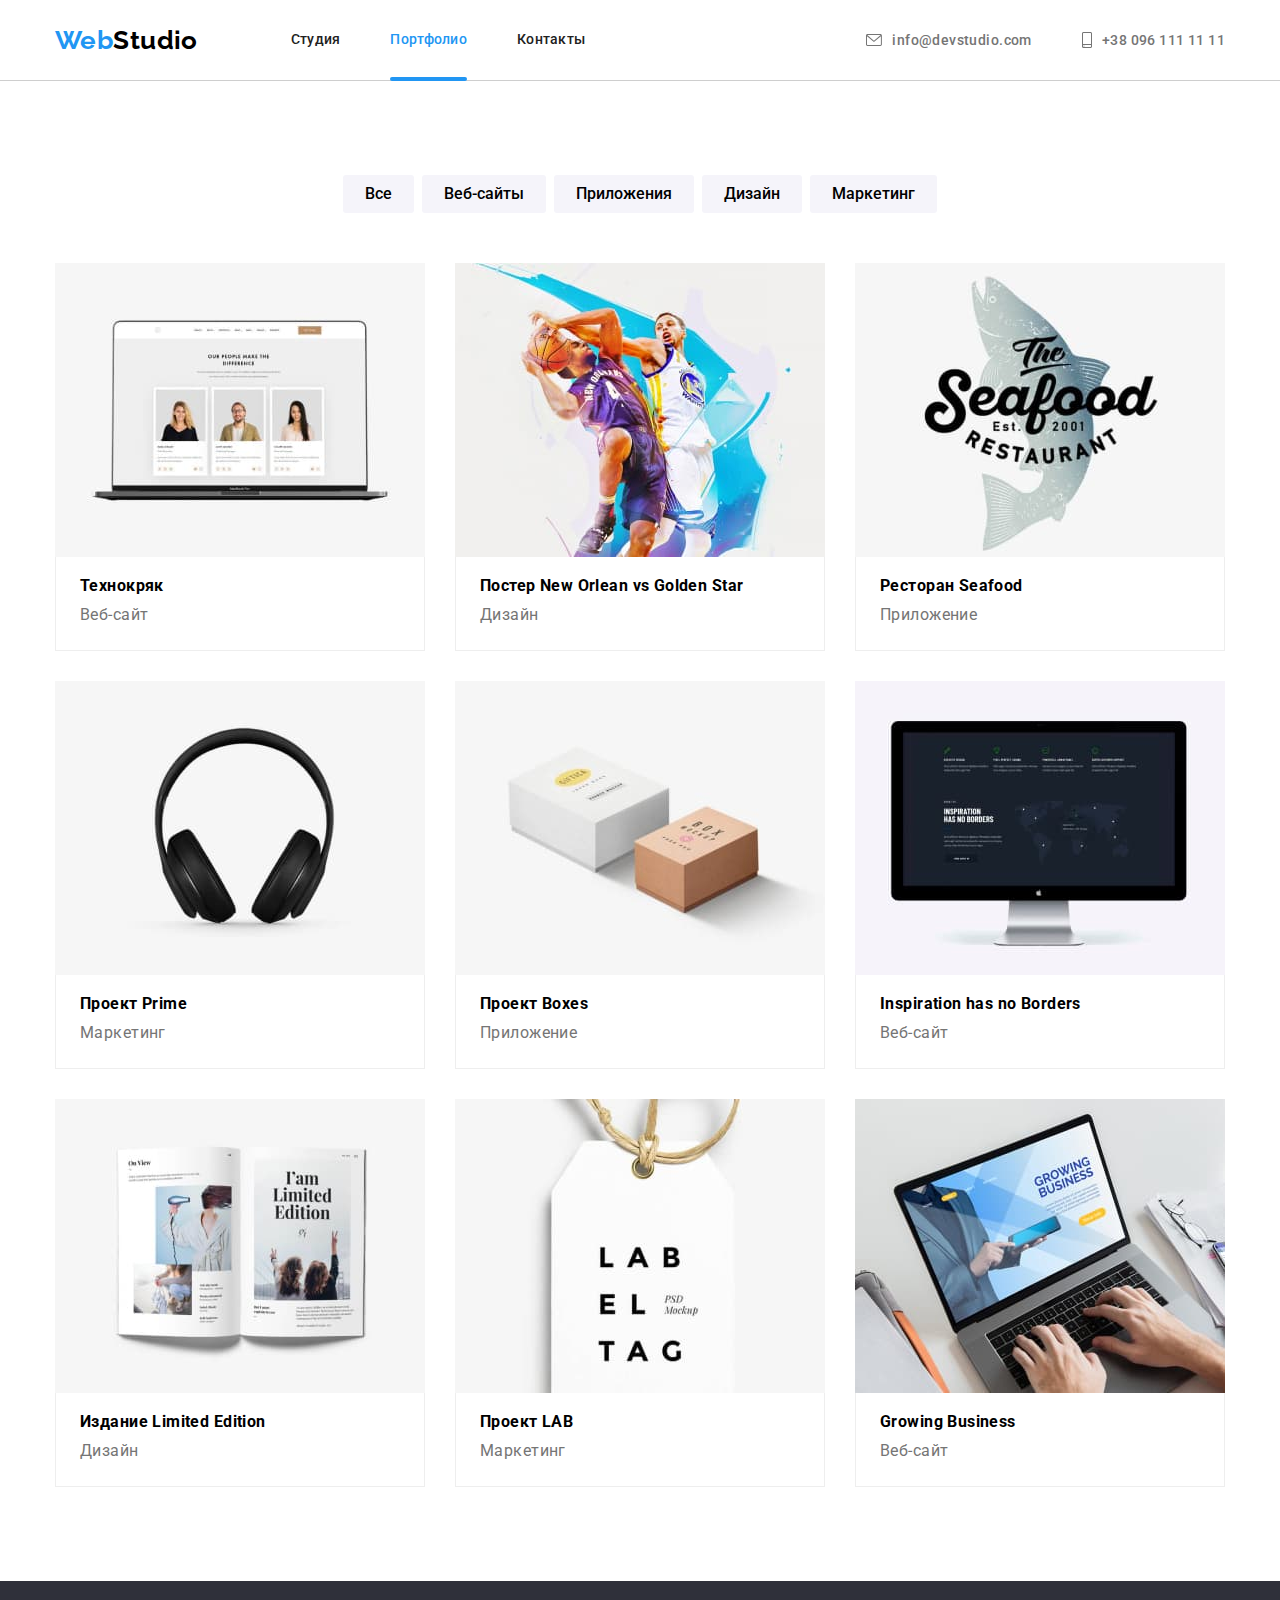
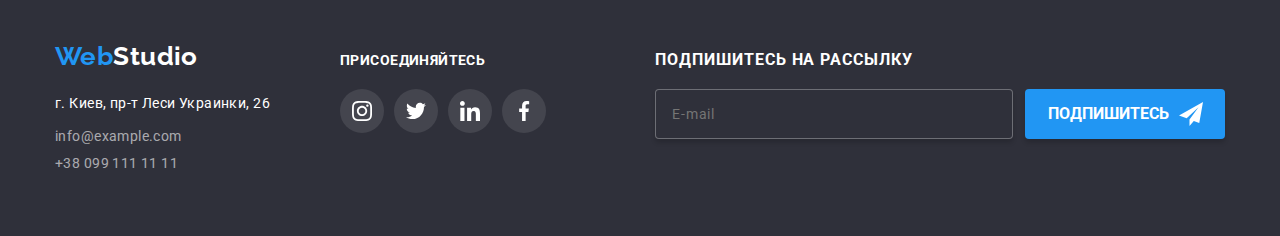
==== portfolio.html @ 3e0bd367 "add files" ====
<!DOCTYPE html>
<html lang="ru">

<head>
    <meta charset="UTF-8">
    <meta http-equiv="X-UA-Compatible" content="IE=edge">
    <meta name="viewport" content="width=device-width, initial-scale=1.0">
    <title>Portfolio</title>
    <link rel="stylesheet"
        href="https://cdnjs.cloudflare.com/ajax/libs/modern-normalize/1.1.0/modern-normalize.min.css">
    <link
        href="https://fonts.googleapis.com/css2?family=Raleway:wght@700&family=Roboto:wght@400;500;700;900&display=swap"
        rel="stylesheet">
    <link rel="stylesheet" href="./css/main.min.css">

</head>

<body>
    <!--======================== HEADER ========================-->
    <header class="header">
        <div class="container">
            <nav class="header__nav">
                <a href="./index.html" class="header__logo">
                    <span class="header__logo--web">Web</span><span class="header__logo--studio-dark">Studio</span>
                </a>
                <ul class="header__site-nav list">
                    <li class="header__nav--item"><a href="./index.html"
                            class="header__link link">Студия</a></li>
                    <li class="header__nav--item"><a href="./portfolio.html" class="header__link header__link--current link">Портфолио</a></li>
                    <li class="header__nav--item"><a href="" class="header__link link">Контакты</a></li>
                </ul>
            </nav>
            <ul class="header__contact list">
                <li class="header__mail">
                    <a href="mailto:info@devstudio.com" class="header__mail--link link">
                        <svg class="header__contact-icon-mail" width="16px" height="12px">
                            <use href="./images/icons.svg#icon-envelope"></use>
                        </svg>
                        info@devstudio.com</a>
                </li>
                <li class="header__tell">
                    <a href="tell:+380961111111" class="header__tell--link link">
                        <svg class="header__contact-icon-tell" width="10px" height="16px">
                            <use href="./images/icons.svg#icon-smartphone"></use>
                        </svg>
                        +38 096 111 11 11
                    </a>
                </li>
            </ul>
        </div>
    </header>
    <main>
        <section class="section portfolio">
            <div class="container">
                <h1 class="visually-hidden">Портфолио</h1>
                <h2 class="visually-hidden">Фильтр</h2>
                <ul class="filter list">
                    <li class="button-list">
                        <button type="button" class="button">Все</button>
                    </li>
                    <li class="button-list">
                        <button type="button" class="button">Веб-сайты</button>
                    </li>
                    <li class="button-list">
                        <button type="button" class="button">Приложения</button>
                    </li>
                    <li class="button-list">
                        <button type="button" class="button">Дизайн</button>
                    </li>
                    <li class="button-list">
                        <button type="button" class="button">Маркетинг</button>
                    </li>
                </ul>
                <h2 class="visually-hidden">Примеры работ</h2>
                <ul class="examples-list list">
                    
                    <li class="examples-item">
                        <a href="" class="link anim-link">
                            <div class="examples-img-cover">
                            <img src="./images/techcrack.jpg" alt="Пример веб-сайта" width="370">
                                <div class="anim-description">
                                    <p class="link anim-description-text">Технокряк это современная площадка распространения коронавируса. Компании используют эту платформу для цифрового
                                    шпионажа и атак на защищённые сервера конкурентов.</p>
                                </div>
                            </div>
                            <div class="item-description">
                                <h3 class="title">Технокряк</h3>
                                <p class="description">Веб-сайт</p>
                            </div>
                        </a>
                    </li>
                    <li class="examples-item">
                        <a href="" class="link anim-link">
                            <div class="examples-img-cover">
                                <img src="./images/poster-no-gs.jpg" alt="Пример веб-сайта" width="370">
                                <div class="anim-description">
                                    <p class="link anim-description-text">Технокряк это современная площадка распространения коронавируса. Компании
                                        используют эту платформу для цифрового
                                        шпионажа и атак на защищённые сервера конкурентов.</p>
                                </div>
                            </div>
                            <div class="item-description">
                                <h3 class="title">Постер New Orlean vs Golden Star</h3>
                                <p class="description">Дизайн</p>
                            </div>
                        </a>
                    </li>
                    <li class="examples-item">
                        <a href="" class="link anim-link">
                            <div class="examples-img-cover">
                                <img src="./images/seafood.jpg" alt="Пример веб-сайта" width="370">
                                <div class="anim-description">
                                    <p class="link anim-description-text">Технокряк это современная площадка распространения коронавируса. Компании
                                        используют эту платформу для цифрового
                                        шпионажа и атак на защищённые сервера конкурентов.</p>
                                </div>
                            </div>
                            <div class="item-description">
                                <h3 class="title">Ресторан Seafood</h3>
                                <p class="description">Приложение</p>
                            </div>
                        </a>
                    </li>
                    <li class="examples-item">
                        <a href="" class="link anim-link">
                            <div class="examples-img-cover">
                                <img src="./images/project-prime.jpg" alt="Пример веб-сайта" width="370">
                                <div class="anim-description">
                                    <p class="link anim-description-text">Технокряк это современная площадка распространения коронавируса. Компании
                                        используют эту платформу для цифрового
                                        шпионажа и атак на защищённые сервера конкурентов.</p>
                                </div>
                            </div>
                            <div class="item-description">
                                <h3 class="title">Проект Prime</h3>
                                <p class="description">Маркетинг</p>
                            </div>
                        </a>
                    </li>
                    <li class="examples-item">
                        <a href="" class="link anim-link">
                            <div class="examples-img-cover">
                                <img src="./images/project-boxes.jpg" alt="Пример веб-сайта" width="370">
                                <div class="anim-description">
                                    <p class="link anim-description-text">Технокряк это современная площадка распространения коронавируса. Компании
                                        используют эту платформу для цифрового
                                        шпионажа и атак на защищённые сервера конкурентов.</p>
                                </div>
                            </div>
                            <div class="item-description">
                                <h3 class="title">Проект Boxes</h3>
                                <p class="description">Приложение</p>
                            </div>
                        </a>
                    </li>
                    <li class="examples-item">
                        <a href="" class="link anim-link">
                            <div class="examples-img-cover">
                                <img src="./images/inspiration-has-no-borders.jpg" alt="Пример веб-сайта" width="370">
                                <div class="anim-description">
                                    <p class="link anim-description-text">Технокряк это современная площадка распространения коронавируса. Компании
                                        используют эту платформу для цифрового
                                        шпионажа и атак на защищённые сервера конкурентов.</p>
                                </div>
                            </div>
                            <div class="item-description">
                                <h3 class="title">Inspiration has no Borders</h3>
                                <p class="description">Веб-сайт</p>
                            </div>
                        </a>
                    </li>
                    <li class="examples-item">
                        <a href="" class="link anim-link">
                            <div class="examples-img-cover">
                                <img src="./images/limited-edition.jpg" alt="Пример веб-сайта" width="370">
                                <div class="anim-description">
                                    <p class="link anim-description-text">Технокряк это современная площадка распространения коронавируса. Компании
                                        используют эту платформу для цифрового
                                        шпионажа и атак на защищённые сервера конкурентов.</p>
                                </div>
                            </div>
                            <div class="item-description">
                                <h3 class="title">Издание Limited Edition</h3>
                                <p class="description">Дизайн</p>
                            </div>
                        </a>
                    </li>
                    <li class="examples-item">
                        <a href="" class="link anim-link">
                            <div class="examples-img-cover">
                                <img src="./images/project-lab.jpg" alt="Пример веб-сайта" width="370">
                                <div class="anim-description">
                                    <p class="link anim-description-text">Технокряк это современная площадка распространения коронавируса. Компании
                                        используют эту платформу для цифрового
                                        шпионажа и атак на защищённые сервера конкурентов.</p>
                                </div>
                            </div>
                            <div class="item-description">
                                <h3 class="title">Проект LAB</h3>
                                <p class="description">Маркетинг</p>
                            </div>
                        </a>

                    </li>
                    <li class="examples-item">
                        <a href="" class="link anim-link">
                            <div class="examples-img-cover">
                                <img src="./images/growing-business.jpg" alt="Пример веб-сайта" width="370">
                                <div class="anim-description">
                                    <p class="link anim-description-text">Технокряк это современная площадка распространения коронавируса. Компании
                                        используют эту платформу для цифрового
                                        шпионажа и атак на защищённые сервера конкурентов.</p>
                                </div>
                            </div>
                            <div class="item-description">
                                <h3 class="title">Growing Business</h3>
                                <p class="description">Веб-сайт</p>
                            </div>
                        </a>
                    </li>
                </ul>
            </div>
        </section>
    </main>
    <footer class="footer">
        <div class="container flex-footer">
            <div>
                <a href="index.html" class="footer__logo link"><span class="footer__logo--web">Web</span>
                    <span class="footer__logo--studio-light">Studio</span></a>
                <address class="adress">
                    <ul class="contact-footer list link">
                        <li class="adress-list">
                            <a href="https://goo.gl/maps/TSnyQtJxr7Js1hhs7" target="_blank" rel="noopener noreferrer"
                                class="footer-adress link adress">г. Киев, пр-т Леси Украинки, 26</a>
                        </li>
                        <li class="mail-list">
                            <a href="mailto:info@example.com" class="mail link">info@example.com</a>
                        </li>
                        <li>
                            <a href="tell:+380991111111" class="tell link">+38 099 111 11 11</a>
                        </li>
                    </ul>
                </address>
            </div>
            <div class="join">
                <h2 class="join-title">присоединяйтесь</h2>
                <ul class="join-list list">
                    <li class="join-item">
                        <a href="" class="join-link">
                            <svg class="social-icon-footer" width="20" height="20">
                                <use href="./images/icons.svg#icon-instagram"></use>
                            </svg>
                        </a>
                    </li>
                    <li class="join-item">
                        <a href="" class="join-link">
                            <svg class="social-icon-footer" width="20" height="20">
                                <use href="./images/icons.svg#icon-twitter"></use>
                            </svg>
                        </a>
                    </li>
                    <li class="join-item">
                        <a href="" class="join-link">
                            <svg class="social-icon-footer" width="20" height="20">
                                <use href="./images/icons.svg#icon-linkedin"></use>
                            </svg>
                        </a>
                    </li>
                    <li class="join-item">
                        <a href="" class="join-link">
                            <svg class="social-icon-footer" width="20" height="20">
                                <use href="./images/icons.svg#icon-facebook"></use>
                            </svg>
                        </a>
                    </li>
                </ul>
            </div>
            <div class="form-subscribe">
                <p class="footer-form-title">подпишитесь на рассылку</p>
                <form class="form-use">
                    <input type="email" name="user-mail" class="footer-form" placeholder="E-mail">
                    <button type="submit" class="button-form">
                        <span class="form-button-text">подпишитесь</span>
                        <svg class="icon-subscribe" width="24" height="24">
                            <use href="./images/icons.svg#icon-send"></use>
                        </svg>
                    </button>
                </form>
            </div>
        </div>
    </footer>
</body>

</html>
---- css/main.min.css ----
:root{--primary-text-color: #757575;--title-text-color: #212121;--accent-text-color: #2196f3;--logo-web-color: #2196f3;--logo-studio-color: #000000;--white-color-text: #ffffff;--alternative-bgc: #2f303a;--secondary-bcg: #f5f4fa;--footer-contact: rgba(255, 255, 255, 0.6);--icon-color: #afb1b8;--timing-function: cubic-bezier(0.4, 0, 0.2, 1);--duration-time: 250ms}.link{text-decoration:none}body{font-family:Roboto, sans-serif;color:var(--primary-text-color);letter-spacing:0.03em;font-size:14px}h1,h2,h3,p{margin:0}.list{list-style:none;padding:0;margin:0}.container{margin-left:auto;margin-right:auto;width:1200px;padding-right:15px;padding-left:15px}img{display:block}.visually-hidden{position:absolute;width:1px;height:1px;margin:-1px;border:0;padding:0;white-space:nowrap;clip-path:inset(100%);clip:rect(0 0 0 0);overflow:hidden}.section{padding-top:94px;padding-bottom:94px}.header__logo{display:flex;font-family:raleway, sans-serif;font-weight:700;font-size:26px;line-height:31px;text-decoration:none;align-items:center}.header__logo--web{color:var(--logo-web-color)}.header__logo--studio-dark{color:var(--logo-studio-color)}.footer__logo{display:flex;font-family:raleway, sans-serif;font-weight:700;font-size:26px;line-height:31px;text-decoration:none;align-items:center}.footer__logo--web{color:var(--logo-web-color)}.footer__logo--studio-light{color:var(--white-color-text)}.header__site-nav{display:flex;margin-left:93px}.header__nav{display:flex;align-items:center}.header__link{color:var(--title-text-color);font-weight:500;line-height:16px;letter-spacing:0.02em;line-height:1.14;padding-bottom:32px;padding-top:32px;display:block;transition-property:color;transition-duration:var(--duration-time);transition-timing-function:var(--timing-function)}.header__nav--item:not(:last-child){margin-right:50px}.header .container{display:flex;align-items:center;flex-direction:row}.header{border-bottom:1px solid #cecece}.header__contact{display:flex;text-align:center;margin-left:auto}.header__link:hover,.header__link:focus{color:var(--accent-text-color)}.header__link--current{color:var(--accent-text-color);position:relative}.header__link--current::after{display:inline-block;position:absolute;content:'';background-color:var(--accent-text-color);width:100%;height:4px;bottom:-1px;left:0px;border-radius:2px}.header__tell{margin-left:50px;padding-bottom:32px;padding-top:32px}.header__mail{padding-bottom:32px;padding-top:32px}.header__contact-icon-mail{margin-right:10px;fill:var(--primary-text-color);transition-property:fill;transition-duration:var(--duration-time);transition-timing-function:var(--timing-function)}.header__mail--link:hover>.header__contact-icon-mail,.header__mail--link:focus>.header__contact-icon-mail{fill:var(--accent-text-color)}.header__contact-icon-tell{margin-right:10px;fill:var(--primary-text-color);transition-property:fill;transition-duration:var(--duration-time);transition-timing-function:var(--timing-function)}.header__tell--link:hover>.header__contact-icon-tell,.header__tell--link:focus>.header__contact-icon-tell{fill:var(--accent-text-color)}.header__mail--link{display:flex;align-items:center;justify-content:center;font-weight:500;color:var(--primary-text-color);transition-property:color;transition-duration:var(--duration-time);transition-timing-function:var(--timing-function)}.header__mail--link:focus,.header__mail--link:hover{color:var(--accent-text-color)}.header__tell--link{display:flex;align-items:center;justify-content:center;font-weight:500;color:var(--primary-text-color);transition-property:color;transition-duration:var(--duration-time);transition-timing-function:var(--timing-function)}.header__tell--link:focus,.header__tell--link:hover{color:var(--accent-text-color)}.hero{background-image:linear-gradient(rgba(47,48,58,0.4), rgba(47,48,58,0.4)),url("../images/hero-bc.jpg");margin-top:0px;margin-bottom:0px;text-align:center;height:600px;padding-top:200px;padding-bottom:200px;background-repeat:no-repeat;background-position:50% 50%;margin:0 auto;width:1600px;background-color:var(--alternative-bgc)}.hero__title{color:var(--white-color-text);font-weight:900;font-size:44px;line-height:1.36;letter-spacing:0.06em;text-transform:uppercase;text-align:center;width:696px;margin:0 auto;margin-bottom:30px}.hero__button{background-color:var(--accent-text-color);color:var(--white-color-text);font-family:inherit;font-weight:700;letter-spacing:0.06em;font-size:16px;line-height:1.88;cursor:pointer;text-align:center;border-radius:3px;border:none;width:200px;height:50px;margin-right:auto;margin-left:auto;transition-property:background-color;transition-duration:var(--duration-time);transition-timing-function:var(--timing-function)}.hero__button:hover,.hero__button:focus{background-color:#188ce8}.section .section-title{font-weight:700;font-size:36px;line-height:1.16;color:var(--title-text-color);padding-top:0px;margin-top:0px;margin-bottom:50px}.features__title{color:var(--title-text-color);font-weight:700;line-height:1.14;margin-bottom:10px;text-transform:uppercase}.features{padding-top:94px;padding-bottom:0px}.features__list-item{width:270px;margin-right:30px}.features__list-item:nth-child(4n){margin-right:0}.features__list{display:flex}.features__description{font-weight:400;line-height:1.7;margin-top:0px;margin-bottom:0px}.features__icon-div{background-color:var(--secondary-bcg);border-radius:4px;margin-bottom:30px;display:flex;height:120px;justify-content:center;align-items:center}.business__description{display:flex;text-transform:uppercase;color:var(--white-color-text);background-color:rgba(47,48,58,0.8);width:100%;height:70px;position:absolute;bottom:0px;justify-content:center;align-items:center;font-weight:700}.business__list{display:flex}.business__img-cover{position:relative}.business__title{display:flex;justify-content:center}.business__item{margin-right:30px;width:370px}.business__item:nth-child(3n){margin-right:0px}.our-team__list{display:flex}.our-team{background-color:var(--secondary-bcg)}.our-team__section-title{display:flex;margin-bottom:50px;justify-content:center}.our-team__team-name{color:var(--title-text-color);font-size:16px;line-height:1.19;font-weight:500;margin-bottom:10px}.our-team__position{font-size:16px;font-weight:400;line-height:1.19;margin:0px}.our-team__worker-box{background-color:var(--white-color-text);width:270px;text-align:center;border-radius:1px;box-shadow:0px 2px 1px rgba(0,0,0,0.2),0px 1px 1px rgba(0,0,0,0.14),0px 1px 3px rgba(0,0,0,0.12);margin-right:30px}.our-team__worker-box:nth-child(4n){margin-right:0px}.our-team__worker-description{padding:30px 32px;display:flex;flex-direction:column}.our-team__social-icon{fill:var(--icon-color);transition-duration:var(--duration-time);transition-timing-function:var(--timing-function)}.our-team__social-media-link:hover>.our-team__social-icon,.our-team__social-media-link:focus>.our-team__social-icon{fill:var(--white-color-text)}.our-team__social-media-list{display:flex;margin-top:16px;justify-content:space-between}.our-team__social-media-link{display:flex;width:44px;height:44px;border-radius:50%;justify-content:center;align-items:center;transition-property:background-color, color;transition-duration:var(--duration-time);transition-timing-function:var(--timing-function)}.our-team__social-media-link:hover,.our-team__social-media-link:focus{background-color:var(--accent-text-color)}.clients__list{display:flex}.clients__section-title{display:flex;justify-content:center}.clients__item{margin-right:30px}.clients__item:last-child{margin-right:0}.clients__icon{fill:var(--icon-color);transition-property:fill;transition-duration:var(--duration-time);transition-timing-function:var(--timing-function)}.clients__link:hover>.clients__icon,.clients__link:focus>.clients__icon{fill:var(--accent-text-color)}.clients__link{display:flex;width:170px;height:94px;border:1px solid var(--icon-color);justify-content:center;align-items:center;border-radius:4px;transition-property:border;transition-duration:var(--duration-time);transition-timing-function:var(--timing-function)}.clients__link:hover,.clients__link:focus{border:1px solid var(--accent-text-color);border-radius:4px;box-sizing:border-box}.flex-footer{display:flex;align-items:baseline}.footer{background-color:var(--alternative-bgc);padding-top:60px;padding-bottom:60px}.footer__logo{display:flex;font-family:raleway, sans-serif;font-weight:700;font-size:26px;line-height:31px;text-decoration:none;align-items:center}.footer__logo--web{color:var(--logo-web-color)}.footer__logo--studio-light{color:var(--white-color-text)}.contact-footer{margin-top:20px}.contact-footer .mail,.contact-footer .tell{font-weight:400;color:var(--primary-text-color);line-height:1.7}.contact-footer .mail{color:var(--footer-contact);transition-property:color;transition-duration:var(--duration-time);transition-timing-function:var(--timing-function)}.contact-footer .mail:hover,.contact-footer .mail:focus{color:var(--accent-text-color)}.mail-list{margin-bottom:4px}.adress-list{margin-bottom:9px}.contact-footer .tell{color:var(--footer-contact);transition-property:color;transition-duration:var(--duration-time);transition-timing-function:var(--timing-function)}.contact-footer .tell:hover,.contact-footer .tell:focus{color:var(--accent-text-color)}.footer-adress{margin-bottom:9px}.adress{color:var(--white-color-text);font-style:normal;line-height:1.7;font-weight:400}.join{margin-left:70px}.join-list{display:flex;margin-top:20px}.join-item:not(:last-child){margin-right:10px}.join-link{display:flex;width:44px;height:44px;border-radius:50%;background-color:rgba(255,255,255,0.1);align-items:center;justify-content:center;transition-property:background-color;transition-duration:var(--duration-time);transition-timing-function:var(--timing-function)}.join-link:hover,.join-link:focus{background-color:var(--accent-text-color)}.join-title{color:var(--white-color-text);text-transform:uppercase;font-weight:700;font-size:14px;line-height:1.14;letter-spacing:0.03em}.social-icon-footer{fill:var(--white-color-text)}.button-form{margin-left:12px;background-color:var(--accent-text-color);border-radius:4px;width:200px;height:50px;border:none;text-align:center;box-shadow:0px 4px 4px 0px rgba(0,0,0,0.15);display:flex;align-items:center;justify-content:center;cursor:pointer;transition-property:background-color;transition-duration:var(--duration-time);transition-timing-function:var(--timing-function)}.button-form:focus,.button-form:hover{background-color:#188ce8}.form-subscribe{margin-left:auto}.form-use{display:flex;justify-content:center;text-align:center}.form-button-text{font-size:16px;font-weight:700;font-family:roboto, sans-serif;text-transform:uppercase;color:var(--white-color-text)}.footer-form-title{text-transform:uppercase;color:var(--white-color-text);font-weight:700;margin-bottom:20px;font-weight:700;font-size:16px;letter-spacing:0.06em}.footer-form{border:1px solid rgba(255,255,255,0.3);box-shadow:0px 4px 4px 0px rgba(0,0,0,0.15);border-radius:4px;height:50px;width:358px;background-color:var(--alternative-bgc);padding-left:16px;color:var(--white-color-text);letter-spacing:0.06em}.icon-subscribe{margin-left:10px}.examples-list{display:flex;flex-wrap:wrap}.filter .button{background-color:var(--secondary-bcg);color:var(--logo-studio-color);font-size:16px;font-weight:500;line-height:1.62;text-align:center;font-family:inherit;cursor:pointer;padding:6px 22px;border-radius:3px;border-style:none;transition-property:background-color, color, box-shadow;transition-duration:var(--duration-time);transition-timing-function:var(--timing-function)}.filter .button:hover,.filter .button:focus{color:var(--white-color-text);background-color:var(--accent-text-color);box-shadow:0px 2px 2px 0px rgba(0,0,0,0.12),0px 1px 2px 0px rgba(0,0,0,0.08),0px 3px 1px 0px rgba(0,0,0,0.1)}.examples .title-examples{color:#000000;font-size:18px;line-height:2;font-weight:700;margin:0px;margin-bottom:4px}.examples-item .description{font-size:16px;line-height:1.88;font-weight:400;color:var(--primary-text-color);margin-top:0px}.examples-item{width:370px;margin-right:30px}.examples-item:nth-last-child(n+4){margin-bottom:30px}.examples-item:nth-child(3n){margin-right:0px}.anim-link{width:370px}.item-description{width:322px;border-right:1px solid #eeeeee;border-left:1px solid #eeeeee;border-bottom:1px solid #eeeeee;border-top:0px;padding-top:20px;padding-bottom:20px;width:370px;padding-left:24px;padding-right:24px;overflow:hidden}.item-description .title{margin-bottom:4px;color:var(--logo-studio-color)}.anim-link{display:block;transition-property:box-shadow;transition-duration:var(--duration-time);transition-timing-function:var(--timing-function)}.anim-link:hover,.anim-link:focus{box-shadow:0px 2px 2px 0px rgba(0,0,0,0.12),0px 1px 2px 0px rgba(0,0,0,0.08),0px 3px 1px 0px rgba(0,0,0,0.1)}.filter{display:flex;justify-content:center;margin-bottom:50px}.button-list{margin-right:8px}.button-list:last-child{margin-right:0}.examples-img-cover{position:relative;overflow:hidden}.anim-description{position:absolute;height:100%;width:100%;background-color:rgba(33,150,243,0.9);overflow:hidden;top:0;left:0;transform:translateY(100%);transition:var(--duration-time) var(--timing-function)}.anim-link:hover .anim-description,.anim-link:focus .anim-description{transform:translateY(0)}.anim-description-text{position:absolute;top:50%;left:50%;transform:translate(-50%, -50%);height:168px;width:322px;color:var(--white-color-text);font-size:18px;line-height:1.55;box-shadow:none}.backdrop{position:fixed;width:100%;height:100%;top:0;left:0;background-color:rgba(0,0,0,0.1);opacity:1;transition:opacity var(--duration-time) var(--timing-function)}.backdrop.is-hidden{opacity:0;pointer-events:none;visibility:hidden;transition-duration:var(--duration-time);transition-timing-function:var(--timing-function)}.backdrop.is-hidden .modal{transform:translate(-50%, -50%) scale(0.8)}.modal{position:absolute;top:50%;left:50%;transform:translate(-50%, -50%) scale(1);transition-duration:var(--duration-time);transition-timing-function:var(--timing-function);width:528px;padding:40px;background-color:var(--white-color-text)}.modal-button{position:absolute;right:8px;top:8px}.modal-button .button{display:flex;align-items:center;justify-content:center;height:30px;width:30px;border-radius:50px;border:1px solid rgba(0,0,0,0.1);background-color:var(--white-color-text);cursor:pointer}.icon-close{fill:#000;transition-property:fill;transition-duration:var(--duration-time);transition-timing-function:var(--timing-function)}.modal-button .button:hover>.icon-close,.modal-button .button:focus>.icon-close{fill:var(--accent-text-color)}.modal-form{display:flex;flex-direction:column}.modal-form-title{color:#212121;font-size:20px;font-weight:700;letter-spacing:0.03em;text-align:center;margin-bottom:12px}.modal-form-input{width:100%;height:40px;border:1px solid rgba(33,33,33,0.2);border-radius:4px;padding-left:42px;margin-top:4px;outline:none;transition-property:border;transition-duration:var(--duration-time);transition-timing-function:var(--timing-function)}.modal-form-input:focus{border:1px solid var(--accent-text-color)}.icon-modal-form{position:absolute;bottom:9px;left:5px;transform:translateX(50%) translateY(50%);transition-property:fill;transition-duration:var(--duration-time);transition-timing-function:var(--timing-function)}.modal-form-input:focus+.icon-modal-form{fill:var(--accent-text-color)}.modal-form-label{margin-bottom:12px}.modal-input-wrapper{position:relative}.modal-input-message{width:100%;height:138px;border-radius:4px;border:1px solid rgba(33,33,33,0.2);margin-top:4px;margin-bottom:20px;padding:12px 16px;outline:none;resize:none;transition-property:border;transition-duration:var(--duration-time);transition-timing-function:var(--timing-function)}.modal-input-message:focus{border:1px solid var(--accent-text-color)}.modal-form-checkbox-label::before{display:block;content:'';width:15px;height:16px;border:2px solid var(--title-text-color);border-radius:1px;cursor:pointer;margin-right:7px}.modal-form-checkbox:checked+.modal-form-checkbox-label::before{background-image:url("../images/icon-check.svg");border:none}.modal-form-checkbox:focus+.modal-form-checkbox-label::before{outline:2px solid var(--accent-text-color)}.modal-form-checkbox-label{display:flex;justify-content:center;align-items:center}.modal-input-button{margin-top:30px;background-color:var(--accent-text-color);color:white;text-align:center;font-weight:700;font-size:16px;letter-spacing:0.06em;width:200px;height:50px;border-radius:4px;border:none;margin-right:auto;margin-left:auto;cursor:pointer;transition-property:background-color;transition-duration:var(--duration-time);transition-timing-function:var(--timing-function)}.modal-input-button:focus,.modal-input-button:hover{background-color:#188ce8}.modal-checkbox-link{color:var(--accent-text-color)}
/*# sourceMappingURL=main.min.css.map */
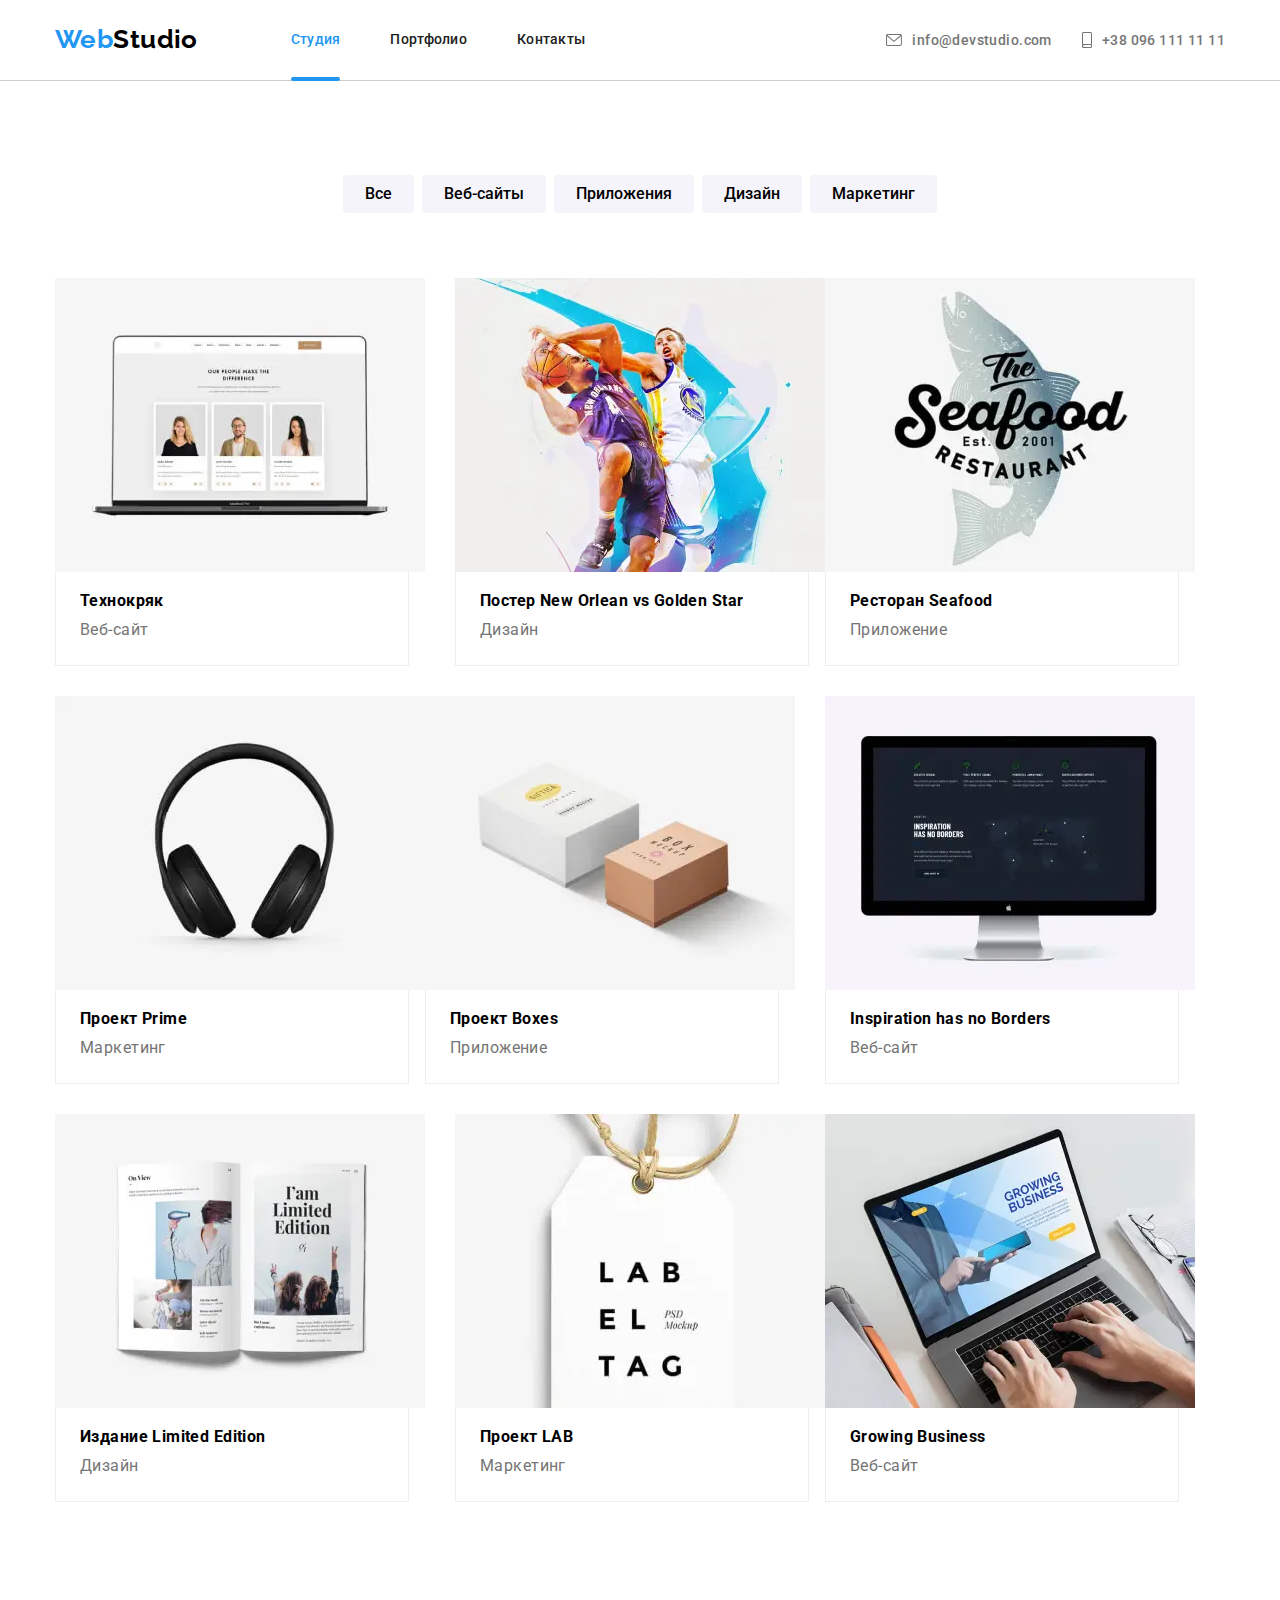
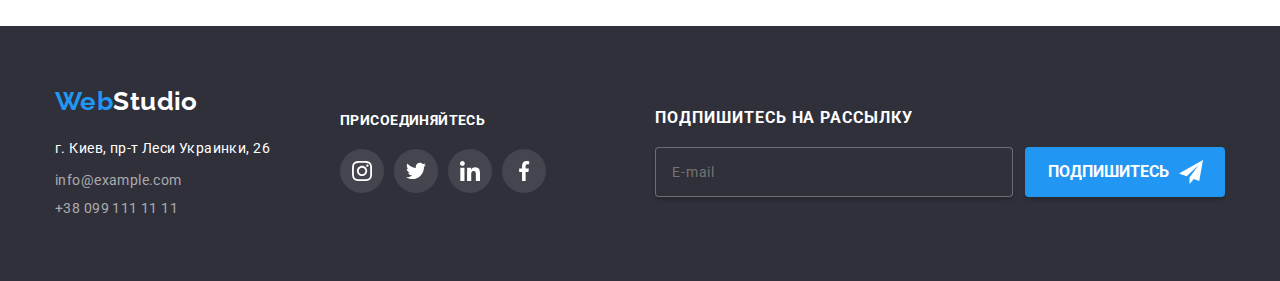
==== commit 77169ee0: "adaptive" ====
--- a/portfolio.html
+++ b/portfolio.html
@@ -18,15 +18,15 @@
 <body>
     <!--======================== HEADER ========================-->
     <header class="header">
-        <div class="container">
+        <div class="container header-container">
             <nav class="header__nav">
                 <a href="./index.html" class="header__logo">
                     <span class="header__logo--web">Web</span><span class="header__logo--studio-dark">Studio</span>
                 </a>
                 <ul class="header__site-nav list">
                     <li class="header__nav--item"><a href="./index.html"
-                            class="header__link link">Студия</a></li>
-                    <li class="header__nav--item"><a href="./portfolio.html" class="header__link header__link--current link">Портфолио</a></li>
+                            class="header__link header__link--current link">Студия</a></li>
+                    <li class="header__nav--item"><a href="./portfolio.html" class="header__link link">Портфолио</a></li>
                     <li class="header__nav--item"><a href="" class="header__link link">Контакты</a></li>
                 </ul>
             </nav>
@@ -47,6 +47,43 @@
                     </a>
                 </li>
             </ul>
+            <button class="burger" type="button" data-menu-open>
+                <svg class="burger-button" width="40px" height="40px">
+                    <use href="./images/icons.svg#icon-menu_40px"></use>
+                </svg>
+            </button>
+        </div>
+        <div class="mobile-menu" data-menu>
+            <div class="mobile-menu_container container">
+                <div class="close-wrapper">
+                    <button class="mobile-menu_close" type="button" data-menu-close>
+                        <svg class="mobile-menu_close-icon" width="40px" height="40px">
+                            <use href="./images/icons.svg#icon-close_40px"></use>
+                        </svg>
+                    </button>
+                </div>
+                <ul class="mobile-menu__nav-list list">
+                    <li class="mobile-menu__nav-item"><a class="mobile-menu_nav link" href="./index.html">Студия</a></li>
+                    <li class="mobile-menu__nav-item"><a class="mobile-menu_nav link" href="./portfolio.html">Портфолио</a>
+                    </li>
+                    <li class="mobile-menu__nav-item"><a class="mobile-menu_nav link" href="">Контакты</a></li>
+                </ul>
+                <ul class="list">
+                    <li><a class="mobile-menu_contact-tell link" href="tel:+380961111111">+38 096 111 11 11</a></li>
+                    <li class="mobile-menu__formargin"><a class="mobile-menu_contact-mail link"
+                            href="mailto:info@devstudio.com">info@devstudio.com</a></li>
+                </ul>
+                <ul class="mobile-menu_social-list list">
+                    <li class="mobile-menu_social-media-item"><a class="mobile-menu_social-media link"
+                            href="#">Instagram</a></li>
+                    <li class="mobile-menu_social-media-item"><a class="mobile-menu_social-media link" href="#">Twitter</a>
+                    </li>
+                    <li class="mobile-menu_social-media-item"><a class="mobile-menu_social-media link" href="#">Facebook</a>
+                    </li>
+                    <li class="mobile-menu_social-media-item"><a class="mobile-menu_social-media link" href="#">LinkedIn</a>
+                    </li>
+                </ul>
+            </div>
         </div>
     </header>
     <main>
@@ -77,7 +114,21 @@
                     <li class="examples-item">
                         <a href="" class="link anim-link">
                             <div class="examples-img-cover">
-                            <img src="./images/techcrack.jpg" alt="Пример веб-сайта" width="370">
+                            <picture>
+                                <source srcset="./images/image/Portfolio/tehnocreac/img-desktop.webp 1x, ./images/image/Portfolio/tehnocreac/img-desktop@2x.webp 2x"
+                                    media="(min-width:1200px)" type="image/webp">
+                                <source srcset="./images/image/Portfolio/tehnocreac/img-desktop.jpg 1x, ./images/image/Portfolio/tehnocreac/img-desktop@2x.jpg 2x"
+                                    media="(min-width:1200px)">
+                                <source srcset="./images/image/Portfolio/tehnocreac/img-tablet.webp 1x, ./images/image/Portfolio/tehnocreac/img-tablet@2x.webp 2x"
+                                    media="(min-width:768px)" type="image/webp">
+                                <source srcset="./images/image/Portfolio/tehnocreac/img-tablet.jpg 1x, ./images/image/Portfolio/tehnocreac/img-tablet@2x.jpg 2x"
+                                    media="(min-width:768px)">
+                                <source srcset="./images/image/Portfolio/tehnocreac/img-mobile.webp 1x, ./images/image/Portfolio/tehnocreac/img-mobile@2x.webp 2x"
+                                    media="(max-width:767px)" type="image/webp">
+                                <source srcset="./images/image/Portfolio/tehnocreac/img-mobile.jpg 1x, ./images/image/Portfolio/tehnocreac/img-mobile@2x.jpg 2x"
+                                    media="(max-width:767px)">
+                                <img src="#" alt="Технокряк">
+                            </picture>
                                 <div class="anim-description">
                                     <p class="link anim-description-text">Технокряк это современная площадка распространения коронавируса. Компании используют эту платформу для цифрового
                                     шпионажа и атак на защищённые сервера конкурентов.</p>
@@ -92,7 +143,27 @@
                     <li class="examples-item">
                         <a href="" class="link anim-link">
                             <div class="examples-img-cover">
-                                <img src="./images/poster-no-gs.jpg" alt="Пример веб-сайта" width="370">
+                                <picture>
+                                    <source
+                                        srcset="./images/image/Portfolio/new-orlean/img-desktop.webp 1x, ./images/image/Portfolio/new-orlean/img-desktop@2x.webp 2x"
+                                        media="(min-width:1200px)" type="image/webp">
+                                    <source
+                                        srcset="./images/image/Portfolio/new-orlean/img-desktop.jpg 1x, ./images/image/Portfolio/new-orlean/img-desktop@2x.jpg 2x"
+                                        media="(min-width:1200px)">
+                                    <source
+                                        srcset="./images/image/Portfolio/new-orlean/img-tablet.webp 1x, ./images/image/Portfolio/new-orlean/img-tablet@2x.webp 2x"
+                                        media="(min-width:768px)" type="image/webp">
+                                    <source
+                                        srcset="./images/image/Portfolio/new-orlean/img-tablet.jpg 1x, ./images/image/Portfolio/new-orlean/img-tablet@2x.jpg 2x"
+                                        media="(min-width:768px)">
+                                    <source
+                                        srcset="./images/image/Portfolio/new-orlean/img-mobile.webp 1x, ./images/image/Portfolio/new-orlean/img-mobile@2x.webp 2x"
+                                        media="(max-width:767px)" type="image/webp">
+                                    <source
+                                        srcset="./images/image/Portfolio/new-orlean/img-mobile.jpg 1x, ./images/image/Portfolio/new-orlean/img-mobile@2x.jpg 2x"
+                                        media="(max-width:767px)">
+                                    <img src="#" alt="Постер New Orlean vs Golden Star">
+                                </picture>
                                 <div class="anim-description">
                                     <p class="link anim-description-text">Технокряк это современная площадка распространения коронавируса. Компании
                                         используют эту платформу для цифрового
@@ -108,7 +179,27 @@
                     <li class="examples-item">
                         <a href="" class="link anim-link">
                             <div class="examples-img-cover">
-                                <img src="./images/seafood.jpg" alt="Пример веб-сайта" width="370">
+                                <picture>
+                                    <source
+                                        srcset="./images/image/Portfolio/seafood/img-desktop.webp 1x, ./images/image/Portfolio/seafood/img-desktop@2x.webp 2x"
+                                        media="(min-width:1200px)" type="image/webp">
+                                    <source
+                                        srcset="./images/image/Portfolio/seafood/img-desktop.jpg 1x, ./images/image/Portfolio/seafood/img-desktop@2x.jpg 2x"
+                                        media="(min-width:1200px)">
+                                    <source
+                                        srcset="./images/image/Portfolio/seafood/img-tablet.webp 1x, ./images/image/Portfolio/seafood/img-tablet@2x.webp 2x"
+                                        media="(min-width:768px)" type="image/webp">
+                                    <source
+                                        srcset="./images/image/Portfolio/seafood/img-tablet.jpg 1x, ./images/image/Portfolio/seafood/img-tablet@2x.jpg 2x"
+                                        media="(min-width:768px)">
+                                    <source
+                                        srcset="./images/image/Portfolio/seafood/img-mobile.webp 1x, ./images/image/Portfolio/seafood/img-mobile@2x.webp 2x"
+                                        media="(max-width:767px)" type="image/webp">
+                                    <source
+                                        srcset="./images/image/Portfolio/seafood/img-mobile.jpg 1x, ./images/image/Portfolio/seafood/img-mobile@2x.jpg 2x"
+                                        media="(max-width:767px)">
+                                    <img src="#" alt="Ресторан Seafood">
+                                </picture>
                                 <div class="anim-description">
                                     <p class="link anim-description-text">Технокряк это современная площадка распространения коронавируса. Компании
                                         используют эту платформу для цифрового
@@ -124,7 +215,27 @@
                     <li class="examples-item">
                         <a href="" class="link anim-link">
                             <div class="examples-img-cover">
-                                <img src="./images/project-prime.jpg" alt="Пример веб-сайта" width="370">
+                                <picture>
+                                    <source
+                                        srcset="./images/image/Portfolio/prime/img-desktop.webp 1x, ./images/image/Portfolio/prime/img-desktop@2x.webp 2x"
+                                        media="(min-width:1200px)" type="image/webp">
+                                    <source
+                                        srcset="./images/image/Portfolio/prime/img-desktop.jpg 1x, ./images/image/Portfolio/prime/img-desktop@2x.jpg 2x"
+                                        media="(min-width:1200px)">
+                                    <source
+                                        srcset="./images/image/Portfolio/prime/img-tablet.webp 1x, ./images/image/Portfolio/prime/img-tablet@2x.webp 2x"
+                                        media="(min-width:768px)" type="image/webp">
+                                    <source
+                                        srcset="./images/image/Portfolio/prime/img-tablet.jpg 1x, ./images/image/Portfolio/prime/img-tablet@2x.jpg 2x"
+                                        media="(min-width:768px)">
+                                    <source
+                                        srcset="./images/image/Portfolio/prime/img-mobile.webp 1x, ./images/image/Portfolio/prime/img-mobile@2x.webp 2x"
+                                        media="(max-width:767px)" type="image/webp">
+                                    <source
+                                        srcset="./images/image/Portfolio/prime/img-mobile.jpg 1x, ./images/image/Portfolio/prime/img-mobile@2x.jpg 2x"
+                                        media="(max-width:767px)">
+                                    <img src="#" alt="Проект Prime">
+                                </picture>
                                 <div class="anim-description">
                                     <p class="link anim-description-text">Технокряк это современная площадка распространения коронавируса. Компании
                                         используют эту платформу для цифрового
@@ -140,7 +251,27 @@
                     <li class="examples-item">
                         <a href="" class="link anim-link">
                             <div class="examples-img-cover">
-                                <img src="./images/project-boxes.jpg" alt="Пример веб-сайта" width="370">
+                                <picture>
+                                    <source
+                                        srcset="./images/image/Portfolio/boxes/img-desktop.webp 1x, ./images/image/Portfolio/boxes/img-desktop@2x.webp 2x"
+                                        media="(min-width:1200px)" type="image/webp">
+                                    <source
+                                        srcset="./images/image/Portfolio/boxes/img-desktop.jpg 1x, ./images/image/Portfolio/boxes/img-desktop@2x.jpg 2x"
+                                        media="(min-width:1200px)">
+                                    <source
+                                        srcset="./images/image/Portfolio/boxes/img-tablet.webp 1x, ./images/image/Portfolio/boxes/img-tablet@2x.webp 2x"
+                                        media="(min-width:768px)" type="image/webp">
+                                    <source
+                                        srcset="./images/image/Portfolio/boxes/img-tablet.jpg 1x, ./images/image/Portfolio/boxes/img-tablet@2x.jpg 2x"
+                                        media="(min-width:768px)">
+                                    <source
+                                        srcset="./images/image/Portfolio/boxes/img-mobile.webp 1x, ./images/image/Portfolio/boxes/img-mobile@2x.webp 2x"
+                                        media="(max-width:767px)" type="image/webp">
+                                    <source
+                                        srcset="./images/image/Portfolio/boxes/img-mobile.jpg 1x, ./images/image/Portfolio/boxes/img-mobile@2x.jpg 2x"
+                                        media="(max-width:767px)">
+                                    <img src="#" alt="Проект Boxes">
+                                </picture>
                                 <div class="anim-description">
                                     <p class="link anim-description-text">Технокряк это современная площадка распространения коронавируса. Компании
                                         используют эту платформу для цифрового
@@ -156,7 +287,27 @@
                     <li class="examples-item">
                         <a href="" class="link anim-link">
                             <div class="examples-img-cover">
-                                <img src="./images/inspiration-has-no-borders.jpg" alt="Пример веб-сайта" width="370">
+                                <picture>
+                                    <source
+                                        srcset="./images/image/Portfolio/noborders/img-desktop.webp 1x, ./images/image/Portfolio/noborders/img-desktop@2x.webp 2x"
+                                        media="(min-width:1200px)" type="image/webp">
+                                    <source
+                                        srcset="./images/image/Portfolio/noborders/img-desktop.jpg 1x, ./images/image/Portfolio/noborders/img-desktop@2x.jpg 2x"
+                                        media="(min-width:1200px)">
+                                    <source
+                                        srcset="./images/image/Portfolio/noborders/img-tablet.webp 1x, ./images/image/Portfolio/noborders/img-tablet@2x.webp 2x"
+                                        media="(min-width:768px)" type="image/webp">
+                                    <source
+                                        srcset="./images/image/Portfolio/noborders/img-tablet.jpg 1x, ./images/image/Portfolio/noborders/img-tablet@2x.jpg 2x"
+                                        media="(min-width:768px)">
+                                    <source
+                                        srcset="./images/image/Portfolio/noborders/img-mobile.webp 1x, ./images/image/Portfolio/noborders/img-mobile@2x.webp 2x"
+                                        media="(max-width:767px)" type="image/webp">
+                                    <source
+                                        srcset="./images/image/Portfolio/noborders/img-mobile.jpg 1x, ./images/image/Portfolio/noborders/img-mobile@2x.jpg 2x"
+                                        media="(max-width:767px)">
+                                    <img src="#" alt="Inspiration has no Borders">
+                                </picture>
                                 <div class="anim-description">
                                     <p class="link anim-description-text">Технокряк это современная площадка распространения коронавируса. Компании
                                         используют эту платформу для цифрового
@@ -172,7 +323,27 @@
                     <li class="examples-item">
                         <a href="" class="link anim-link">
                             <div class="examples-img-cover">
-                                <img src="./images/limited-edition.jpg" alt="Пример веб-сайта" width="370">
+                                <picture>
+                                    <source
+                                        srcset="./images/image/Portfolio/limitededition/img-desktop.webp 1x, ./images/image/Portfolio/limitededition/img-desktop@2x.webp 2x"
+                                        media="(min-width:1200px)" type="image/webp">
+                                    <source
+                                        srcset="./images/image/Portfolio/limitededition/img-desktop.jpg 1x, ./images/image/Portfolio/limitededition/img-desktop@2x.jpg 2x"
+                                        media="(min-width:1200px)">
+                                    <source
+                                        srcset="./images/image/Portfolio/limitededition/img-tablet.webp 1x, ./images/image/Portfolio/limitededition/img-tablet@2x.webp 2x"
+                                        media="(min-width:768px)" type="image/webp">
+                                    <source
+                                        srcset="./images/image/Portfolio/limitededition/img-tablet.jpg 1x, ./images/image/Portfolio/limitededition/img-tablet@2x.jpg 2x"
+                                        media="(min-width:768px)">
+                                    <source
+                                        srcset="./images/image/Portfolio/limitededition/img-mobile.webp 1x, ./images/image/Portfolio/limitededition/img-mobile@2x.webp 2x"
+                                        media="(max-width:767px)" type="image/webp">
+                                    <source
+                                        srcset="./images/image/Portfolio/limitededition/img-mobile.jpg 1x, ./images/image/Portfolio/limitededition/img-mobile@2x.jpg 2x"
+                                        media="(max-width:767px)">
+                                    <img src="#" alt="Издание Limited Edition">
+                                </picture>
                                 <div class="anim-description">
                                     <p class="link anim-description-text">Технокряк это современная площадка распространения коронавируса. Компании
                                         используют эту платформу для цифрового
@@ -188,7 +359,27 @@
                     <li class="examples-item">
                         <a href="" class="link anim-link">
                             <div class="examples-img-cover">
-                                <img src="./images/project-lab.jpg" alt="Пример веб-сайта" width="370">
+                                <picture>
+                                    <source
+                                        srcset="./images/image/Portfolio/lab/img-desktop.webp 1x, ./images/image/Portfolio/lab/img-desktop@2x.webp 2x"
+                                        media="(min-width:1200px)" type="image/webp">
+                                    <source
+                                        srcset="./images/image/Portfolio/lab/img-desktop.jpg 1x, ./images/image/Portfolio/lab/img-desktop@2x.jpg 2x"
+                                        media="(min-width:1200px)">
+                                    <source
+                                        srcset="./images/image/Portfolio/lab/img-tablet.webp 1x, ./images/image/Portfolio/lab/img-tablet@2x.webp 2x"
+                                        media="(min-width:768px)" type="image/webp">
+                                    <source
+                                        srcset="./images/image/Portfolio/lab/img-tablet.jpg 1x, ./images/image/Portfolio/lab/img-tablet@2x.jpg 2x"
+                                        media="(min-width:768px)">
+                                    <source
+                                        srcset="./images/image/Portfolio/lab/img-mobile.webp 1x, ./images/image/Portfolio/lab/img-mobile@2x.webp 2x"
+                                        media="(max-width:767px)" type="image/webp">
+                                    <source
+                                        srcset="./images/image/Portfolio/lab/img-mobile.jpg 1x, ./images/image/Portfolio/lab/img-mobile@2x.jpg 2x"
+                                        media="(max-width:767px)">
+                                    <img src="#" alt="Проект LAB">
+                                </picture>
                                 <div class="anim-description">
                                     <p class="link anim-description-text">Технокряк это современная площадка распространения коронавируса. Компании
                                         используют эту платформу для цифрового
@@ -205,7 +396,27 @@
                     <li class="examples-item">
                         <a href="" class="link anim-link">
                             <div class="examples-img-cover">
-                                <img src="./images/growing-business.jpg" alt="Пример веб-сайта" width="370">
+                                <picture>
+                                    <source
+                                        srcset="./images/image/Portfolio/business/img-desktop.webp 1x, ./images/image/Portfolio/business/img-desktop@2x.webp 2x"
+                                        media="(min-width:1200px)" type="image/webp">
+                                    <source
+                                        srcset="./images/image/Portfolio/business/img-desktop.jpg 1x, ./images/image/Portfolio/business/img-desktop@2x.jpg 2x"
+                                        media="(min-width:1200px)">
+                                    <source
+                                        srcset="./images/image/Portfolio/business/img-tablet.webp 1x, ./images/image/Portfolio/business/img-tablet@2x.webp 2x"
+                                        media="(min-width:768px)" type="image/webp">
+                                    <source
+                                        srcset="./images/image/Portfolio/business/img-tablet.jpg 1x, ./images/image/Portfolio/business/img-tablet@2x.jpg 2x"
+                                        media="(min-width:768px)">
+                                    <source
+                                        srcset="./images/image/Portfolio/business/img-mobile.webp 1x, ./images/image/Portfolio/business/img-mobile@2x.webp 2x"
+                                        media="(max-width:767px)" type="image/webp">
+                                    <source
+                                        srcset="./images/image/Portfolio/business/img-mobile.jpg 1x, ./images/image/Portfolio/business/img-mobile@2x.jpg 2x"
+                                        media="(max-width:767px)">
+                                    <img src="#" alt="Growing Business">
+                                </picture>
                                 <div class="anim-description">
                                     <p class="link anim-description-text">Технокряк это современная площадка распространения коронавируса. Компании
                                         используют эту платформу для цифрового
@@ -224,7 +435,7 @@
     </main>
     <footer class="footer">
         <div class="container flex-footer">
-            <div>
+            <div class="footer-nav">
                 <a href="index.html" class="footer__logo link"><span class="footer__logo--web">Web</span>
                     <span class="footer__logo--studio-light">Studio</span></a>
                 <address class="adress">
@@ -289,6 +500,8 @@
             </div>
         </div>
     </footer>
+        <script src="./js/menu.js"></script>
+
 </body>
 
 </html>--- a/css/main.min.css
+++ b/css/main.min.css
@@ -1,2 +1,2 @@
-:root{--primary-text-color: #757575;--title-text-color: #212121;--accent-text-color: #2196f3;--logo-web-color: #2196f3;--logo-studio-color: #000000;--white-color-text: #ffffff;--alternative-bgc: #2f303a;--secondary-bcg: #f5f4fa;--footer-contact: rgba(255, 255, 255, 0.6);--icon-color: #afb1b8;--timing-function: cubic-bezier(0.4, 0, 0.2, 1);--duration-time: 250ms}.link{text-decoration:none}body{font-family:Roboto, sans-serif;color:var(--primary-text-color);letter-spacing:0.03em;font-size:14px}h1,h2,h3,p{margin:0}.list{list-style:none;padding:0;margin:0}.container{margin-left:auto;margin-right:auto;width:1200px;padding-right:15px;padding-left:15px}img{display:block}.visually-hidden{position:absolute;width:1px;height:1px;margin:-1px;border:0;padding:0;white-space:nowrap;clip-path:inset(100%);clip:rect(0 0 0 0);overflow:hidden}.section{padding-top:94px;padding-bottom:94px}.header__logo{display:flex;font-family:raleway, sans-serif;font-weight:700;font-size:26px;line-height:31px;text-decoration:none;align-items:center}.header__logo--web{color:var(--logo-web-color)}.header__logo--studio-dark{color:var(--logo-studio-color)}.footer__logo{display:flex;font-family:raleway, sans-serif;font-weight:700;font-size:26px;line-height:31px;text-decoration:none;align-items:center}.footer__logo--web{color:var(--logo-web-color)}.footer__logo--studio-light{color:var(--white-color-text)}.header__site-nav{display:flex;margin-left:93px}.header__nav{display:flex;align-items:center}.header__link{color:var(--title-text-color);font-weight:500;line-height:16px;letter-spacing:0.02em;line-height:1.14;padding-bottom:32px;padding-top:32px;display:block;transition-property:color;transition-duration:var(--duration-time);transition-timing-function:var(--timing-function)}.header__nav--item:not(:last-child){margin-right:50px}.header .container{display:flex;align-items:center;flex-direction:row}.header{border-bottom:1px solid #cecece}.header__contact{display:flex;text-align:center;margin-left:auto}.header__link:hover,.header__link:focus{color:var(--accent-text-color)}.header__link--current{color:var(--accent-text-color);position:relative}.header__link--current::after{display:inline-block;position:absolute;content:'';background-color:var(--accent-text-color);width:100%;height:4px;bottom:-1px;left:0px;border-radius:2px}.header__tell{margin-left:50px;padding-bottom:32px;padding-top:32px}.header__mail{padding-bottom:32px;padding-top:32px}.header__contact-icon-mail{margin-right:10px;fill:var(--primary-text-color);transition-property:fill;transition-duration:var(--duration-time);transition-timing-function:var(--timing-function)}.header__mail--link:hover>.header__contact-icon-mail,.header__mail--link:focus>.header__contact-icon-mail{fill:var(--accent-text-color)}.header__contact-icon-tell{margin-right:10px;fill:var(--primary-text-color);transition-property:fill;transition-duration:var(--duration-time);transition-timing-function:var(--timing-function)}.header__tell--link:hover>.header__contact-icon-tell,.header__tell--link:focus>.header__contact-icon-tell{fill:var(--accent-text-color)}.header__mail--link{display:flex;align-items:center;justify-content:center;font-weight:500;color:var(--primary-text-color);transition-property:color;transition-duration:var(--duration-time);transition-timing-function:var(--timing-function)}.header__mail--link:focus,.header__mail--link:hover{color:var(--accent-text-color)}.header__tell--link{display:flex;align-items:center;justify-content:center;font-weight:500;color:var(--primary-text-color);transition-property:color;transition-duration:var(--duration-time);transition-timing-function:var(--timing-function)}.header__tell--link:focus,.header__tell--link:hover{color:var(--accent-text-color)}.hero{background-image:linear-gradient(rgba(47,48,58,0.4), rgba(47,48,58,0.4)),url("../images/hero-bc.jpg");margin-top:0px;margin-bottom:0px;text-align:center;height:600px;padding-top:200px;padding-bottom:200px;background-repeat:no-repeat;background-position:50% 50%;margin:0 auto;width:1600px;background-color:var(--alternative-bgc)}.hero__title{color:var(--white-color-text);font-weight:900;font-size:44px;line-height:1.36;letter-spacing:0.06em;text-transform:uppercase;text-align:center;width:696px;margin:0 auto;margin-bottom:30px}.hero__button{background-color:var(--accent-text-color);color:var(--white-color-text);font-family:inherit;font-weight:700;letter-spacing:0.06em;font-size:16px;line-height:1.88;cursor:pointer;text-align:center;border-radius:3px;border:none;width:200px;height:50px;margin-right:auto;margin-left:auto;transition-property:background-color;transition-duration:var(--duration-time);transition-timing-function:var(--timing-function)}.hero__button:hover,.hero__button:focus{background-color:#188ce8}.section .section-title{font-weight:700;font-size:36px;line-height:1.16;color:var(--title-text-color);padding-top:0px;margin-top:0px;margin-bottom:50px}.features__title{color:var(--title-text-color);font-weight:700;line-height:1.14;margin-bottom:10px;text-transform:uppercase}.features{padding-top:94px;padding-bottom:0px}.features__list-item{width:270px;margin-right:30px}.features__list-item:nth-child(4n){margin-right:0}.features__list{display:flex}.features__description{font-weight:400;line-height:1.7;margin-top:0px;margin-bottom:0px}.features__icon-div{background-color:var(--secondary-bcg);border-radius:4px;margin-bottom:30px;display:flex;height:120px;justify-content:center;align-items:center}.business__description{display:flex;text-transform:uppercase;color:var(--white-color-text);background-color:rgba(47,48,58,0.8);width:100%;height:70px;position:absolute;bottom:0px;justify-content:center;align-items:center;font-weight:700}.business__list{display:flex}.business__img-cover{position:relative}.business__title{display:flex;justify-content:center}.business__item{margin-right:30px;width:370px}.business__item:nth-child(3n){margin-right:0px}.our-team__list{display:flex}.our-team{background-color:var(--secondary-bcg)}.our-team__section-title{display:flex;margin-bottom:50px;justify-content:center}.our-team__team-name{color:var(--title-text-color);font-size:16px;line-height:1.19;font-weight:500;margin-bottom:10px}.our-team__position{font-size:16px;font-weight:400;line-height:1.19;margin:0px}.our-team__worker-box{background-color:var(--white-color-text);width:270px;text-align:center;border-radius:1px;box-shadow:0px 2px 1px rgba(0,0,0,0.2),0px 1px 1px rgba(0,0,0,0.14),0px 1px 3px rgba(0,0,0,0.12);margin-right:30px}.our-team__worker-box:nth-child(4n){margin-right:0px}.our-team__worker-description{padding:30px 32px;display:flex;flex-direction:column}.our-team__social-icon{fill:var(--icon-color);transition-duration:var(--duration-time);transition-timing-function:var(--timing-function)}.our-team__social-media-link:hover>.our-team__social-icon,.our-team__social-media-link:focus>.our-team__social-icon{fill:var(--white-color-text)}.our-team__social-media-list{display:flex;margin-top:16px;justify-content:space-between}.our-team__social-media-link{display:flex;width:44px;height:44px;border-radius:50%;justify-content:center;align-items:center;transition-property:background-color, color;transition-duration:var(--duration-time);transition-timing-function:var(--timing-function)}.our-team__social-media-link:hover,.our-team__social-media-link:focus{background-color:var(--accent-text-color)}.clients__list{display:flex}.clients__section-title{display:flex;justify-content:center}.clients__item{margin-right:30px}.clients__item:last-child{margin-right:0}.clients__icon{fill:var(--icon-color);transition-property:fill;transition-duration:var(--duration-time);transition-timing-function:var(--timing-function)}.clients__link:hover>.clients__icon,.clients__link:focus>.clients__icon{fill:var(--accent-text-color)}.clients__link{display:flex;width:170px;height:94px;border:1px solid var(--icon-color);justify-content:center;align-items:center;border-radius:4px;transition-property:border;transition-duration:var(--duration-time);transition-timing-function:var(--timing-function)}.clients__link:hover,.clients__link:focus{border:1px solid var(--accent-text-color);border-radius:4px;box-sizing:border-box}.flex-footer{display:flex;align-items:baseline}.footer{background-color:var(--alternative-bgc);padding-top:60px;padding-bottom:60px}.footer__logo{display:flex;font-family:raleway, sans-serif;font-weight:700;font-size:26px;line-height:31px;text-decoration:none;align-items:center}.footer__logo--web{color:var(--logo-web-color)}.footer__logo--studio-light{color:var(--white-color-text)}.contact-footer{margin-top:20px}.contact-footer .mail,.contact-footer .tell{font-weight:400;color:var(--primary-text-color);line-height:1.7}.contact-footer .mail{color:var(--footer-contact);transition-property:color;transition-duration:var(--duration-time);transition-timing-function:var(--timing-function)}.contact-footer .mail:hover,.contact-footer .mail:focus{color:var(--accent-text-color)}.mail-list{margin-bottom:4px}.adress-list{margin-bottom:9px}.contact-footer .tell{color:var(--footer-contact);transition-property:color;transition-duration:var(--duration-time);transition-timing-function:var(--timing-function)}.contact-footer .tell:hover,.contact-footer .tell:focus{color:var(--accent-text-color)}.footer-adress{margin-bottom:9px}.adress{color:var(--white-color-text);font-style:normal;line-height:1.7;font-weight:400}.join{margin-left:70px}.join-list{display:flex;margin-top:20px}.join-item:not(:last-child){margin-right:10px}.join-link{display:flex;width:44px;height:44px;border-radius:50%;background-color:rgba(255,255,255,0.1);align-items:center;justify-content:center;transition-property:background-color;transition-duration:var(--duration-time);transition-timing-function:var(--timing-function)}.join-link:hover,.join-link:focus{background-color:var(--accent-text-color)}.join-title{color:var(--white-color-text);text-transform:uppercase;font-weight:700;font-size:14px;line-height:1.14;letter-spacing:0.03em}.social-icon-footer{fill:var(--white-color-text)}.button-form{margin-left:12px;background-color:var(--accent-text-color);border-radius:4px;width:200px;height:50px;border:none;text-align:center;box-shadow:0px 4px 4px 0px rgba(0,0,0,0.15);display:flex;align-items:center;justify-content:center;cursor:pointer;transition-property:background-color;transition-duration:var(--duration-time);transition-timing-function:var(--timing-function)}.button-form:focus,.button-form:hover{background-color:#188ce8}.form-subscribe{margin-left:auto}.form-use{display:flex;justify-content:center;text-align:center}.form-button-text{font-size:16px;font-weight:700;font-family:roboto, sans-serif;text-transform:uppercase;color:var(--white-color-text)}.footer-form-title{text-transform:uppercase;color:var(--white-color-text);font-weight:700;margin-bottom:20px;font-weight:700;font-size:16px;letter-spacing:0.06em}.footer-form{border:1px solid rgba(255,255,255,0.3);box-shadow:0px 4px 4px 0px rgba(0,0,0,0.15);border-radius:4px;height:50px;width:358px;background-color:var(--alternative-bgc);padding-left:16px;color:var(--white-color-text);letter-spacing:0.06em}.icon-subscribe{margin-left:10px}.examples-list{display:flex;flex-wrap:wrap}.filter .button{background-color:var(--secondary-bcg);color:var(--logo-studio-color);font-size:16px;font-weight:500;line-height:1.62;text-align:center;font-family:inherit;cursor:pointer;padding:6px 22px;border-radius:3px;border-style:none;transition-property:background-color, color, box-shadow;transition-duration:var(--duration-time);transition-timing-function:var(--timing-function)}.filter .button:hover,.filter .button:focus{color:var(--white-color-text);background-color:var(--accent-text-color);box-shadow:0px 2px 2px 0px rgba(0,0,0,0.12),0px 1px 2px 0px rgba(0,0,0,0.08),0px 3px 1px 0px rgba(0,0,0,0.1)}.examples .title-examples{color:#000000;font-size:18px;line-height:2;font-weight:700;margin:0px;margin-bottom:4px}.examples-item .description{font-size:16px;line-height:1.88;font-weight:400;color:var(--primary-text-color);margin-top:0px}.examples-item{width:370px;margin-right:30px}.examples-item:nth-last-child(n+4){margin-bottom:30px}.examples-item:nth-child(3n){margin-right:0px}.anim-link{width:370px}.item-description{width:322px;border-right:1px solid #eeeeee;border-left:1px solid #eeeeee;border-bottom:1px solid #eeeeee;border-top:0px;padding-top:20px;padding-bottom:20px;width:370px;padding-left:24px;padding-right:24px;overflow:hidden}.item-description .title{margin-bottom:4px;color:var(--logo-studio-color)}.anim-link{display:block;transition-property:box-shadow;transition-duration:var(--duration-time);transition-timing-function:var(--timing-function)}.anim-link:hover,.anim-link:focus{box-shadow:0px 2px 2px 0px rgba(0,0,0,0.12),0px 1px 2px 0px rgba(0,0,0,0.08),0px 3px 1px 0px rgba(0,0,0,0.1)}.filter{display:flex;justify-content:center;margin-bottom:50px}.button-list{margin-right:8px}.button-list:last-child{margin-right:0}.examples-img-cover{position:relative;overflow:hidden}.anim-description{position:absolute;height:100%;width:100%;background-color:rgba(33,150,243,0.9);overflow:hidden;top:0;left:0;transform:translateY(100%);transition:var(--duration-time) var(--timing-function)}.anim-link:hover .anim-description,.anim-link:focus .anim-description{transform:translateY(0)}.anim-description-text{position:absolute;top:50%;left:50%;transform:translate(-50%, -50%);height:168px;width:322px;color:var(--white-color-text);font-size:18px;line-height:1.55;box-shadow:none}.backdrop{position:fixed;width:100%;height:100%;top:0;left:0;background-color:rgba(0,0,0,0.1);opacity:1;transition:opacity var(--duration-time) var(--timing-function)}.backdrop.is-hidden{opacity:0;pointer-events:none;visibility:hidden;transition-duration:var(--duration-time);transition-timing-function:var(--timing-function)}.backdrop.is-hidden .modal{transform:translate(-50%, -50%) scale(0.8)}.modal{position:absolute;top:50%;left:50%;transform:translate(-50%, -50%) scale(1);transition-duration:var(--duration-time);transition-timing-function:var(--timing-function);width:528px;padding:40px;background-color:var(--white-color-text)}.modal-button{position:absolute;right:8px;top:8px}.modal-button .button{display:flex;align-items:center;justify-content:center;height:30px;width:30px;border-radius:50px;border:1px solid rgba(0,0,0,0.1);background-color:var(--white-color-text);cursor:pointer}.icon-close{fill:#000;transition-property:fill;transition-duration:var(--duration-time);transition-timing-function:var(--timing-function)}.modal-button .button:hover>.icon-close,.modal-button .button:focus>.icon-close{fill:var(--accent-text-color)}.modal-form{display:flex;flex-direction:column}.modal-form-title{color:#212121;font-size:20px;font-weight:700;letter-spacing:0.03em;text-align:center;margin-bottom:12px}.modal-form-input{width:100%;height:40px;border:1px solid rgba(33,33,33,0.2);border-radius:4px;padding-left:42px;margin-top:4px;outline:none;transition-property:border;transition-duration:var(--duration-time);transition-timing-function:var(--timing-function)}.modal-form-input:focus{border:1px solid var(--accent-text-color)}.icon-modal-form{position:absolute;bottom:9px;left:5px;transform:translateX(50%) translateY(50%);transition-property:fill;transition-duration:var(--duration-time);transition-timing-function:var(--timing-function)}.modal-form-input:focus+.icon-modal-form{fill:var(--accent-text-color)}.modal-form-label{margin-bottom:12px}.modal-input-wrapper{position:relative}.modal-input-message{width:100%;height:138px;border-radius:4px;border:1px solid rgba(33,33,33,0.2);margin-top:4px;margin-bottom:20px;padding:12px 16px;outline:none;resize:none;transition-property:border;transition-duration:var(--duration-time);transition-timing-function:var(--timing-function)}.modal-input-message:focus{border:1px solid var(--accent-text-color)}.modal-form-checkbox-label::before{display:block;content:'';width:15px;height:16px;border:2px solid var(--title-text-color);border-radius:1px;cursor:pointer;margin-right:7px}.modal-form-checkbox:checked+.modal-form-checkbox-label::before{background-image:url("../images/icon-check.svg");border:none}.modal-form-checkbox:focus+.modal-form-checkbox-label::before{outline:2px solid var(--accent-text-color)}.modal-form-checkbox-label{display:flex;justify-content:center;align-items:center}.modal-input-button{margin-top:30px;background-color:var(--accent-text-color);color:white;text-align:center;font-weight:700;font-size:16px;letter-spacing:0.06em;width:200px;height:50px;border-radius:4px;border:none;margin-right:auto;margin-left:auto;cursor:pointer;transition-property:background-color;transition-duration:var(--duration-time);transition-timing-function:var(--timing-function)}.modal-input-button:focus,.modal-input-button:hover{background-color:#188ce8}.modal-checkbox-link{color:var(--accent-text-color)}
+:root{--primary-text-color: #757575;--title-text-color: #212121;--accent-text-color: #2196f3;--logo-web-color: #2196f3;--logo-studio-color: #000000;--white-color-text: #ffffff;--alternative-bgc: #2f303a;--secondary-bcg: #f5f4fa;--footer-contact: rgba(255, 255, 255, 0.6);--icon-color: #afb1b8;--timing-function: cubic-bezier(0.4, 0, 0.2, 1);--duration-time: 250ms}.link{text-decoration:none}body{font-family:Roboto, sans-serif;color:var(--primary-text-color);letter-spacing:0.03em;font-size:14px;padding:0}h1,h2,h3,p{margin:0}.list{list-style:none;padding:0;margin:0}img{display:block}.visually-hidden{position:absolute;width:1px;height:1px;margin:-1px;border:0px;padding:0px;white-space:nowrap;clip-path:inset(100%);clip:rect(0 0 0 0);overflow:hidden}.section{padding-top:30px;padding-bottom:30px;width:100%}@media screen and (min-width: 768px){.section{padding-top:60px;padding-bottom:60px}}@media screen and (min-width: 1200px){.section{padding-top:94px;padding-bottom:94px}}.container{margin-left:auto;margin-right:auto;padding-left:15px;padding-right:15px;width:480px}@media screen and (max-width: 767px){.container{width:480px;margin-left:auto;margin-right:auto}}@media screen and (min-width: 768px){.container{width:768px;margin:0 auto;padding-right:15px;padding-left:15px}}@media screen and (min-width: 1200px){.container{width:1200px;margin:0 auto;margin-left:auto;margin-right:auto}}.header__logo{display:flex;font-family:raleway, sans-serif;font-weight:700;font-size:24px;line-height:31px;text-decoration:none;align-items:center}@media screen and (min-width: 768px){.header__logo{font-size:24px}}@media screen and (min-width: 1200px){.header__logo{font-size:26px}}.header__logo--web{color:var(--logo-web-color)}.header__logo--studio-dark{color:var(--logo-studio-color)}.footer__logo{display:flex;font-family:raleway, sans-serif;font-weight:700;font-size:24px;line-height:31px;text-decoration:none;align-items:center;justify-content:center}@media screen and (min-width: 768px){.footer__logo{font-size:24px}}@media screen and (min-width: 1200px){.footer__logo{font-size:26px}}.footer__logo--web{color:var(--logo-web-color)}.footer__logo--studio-light{color:var(--white-color-text)}.header__site-nav{display:flex;margin-left:93px;display:none}@media screen and (min-width: 768px){.header__site-nav{display:flex}}.header__nav{display:flex;align-items:center}.header__link{color:var(--title-text-color);font-weight:500;line-height:16px;letter-spacing:0.02em;line-height:1.14;padding-bottom:32px;padding-top:32px;display:block;transition-property:color;transition-duration:var(--duration-time);transition-timing-function:var(--timing-function)}.header__nav--item:not(:last-child){margin-right:50px}.header-container{display:flex;align-items:center;flex-direction:row}.header{border-bottom:1px solid #cecece}.header__contact{display:flex;text-align:center;margin-left:auto;display:none}@media screen and (min-width: 768px){.header__contact{display:flex;flex-wrap:wrap;margin-left:60px}}@media screen and (min-width: 1200px){.header__contact{margin-left:auto;align-items:center}}.header__link:hover,.header__link:focus{color:var(--accent-text-color)}.header__link--current{color:var(--accent-text-color);position:relative}.header__link--current::after{display:inline-block;position:absolute;content:'';background-color:var(--accent-text-color);width:100%;height:4px;bottom:-1px;left:0px;border-radius:2px}.header__contact-icon-mail{margin-right:10px;fill:var(--primary-text-color);transition-property:fill;transition-duration:var(--duration-time);transition-timing-function:var(--timing-function)}.header__mail--link:hover>.header__contact-icon-mail,.header__mail--link:focus>.header__contact-icon-mail{fill:var(--accent-text-color)}.header__contact-icon-tell{margin-right:10px;fill:var(--primary-text-color);transition-property:fill;transition-duration:var(--duration-time);transition-timing-function:var(--timing-function)}.header__tell--link:hover>.header__contact-icon-tell,.header__tell--link:focus>.header__contact-icon-tell{fill:var(--accent-text-color)}.header__mail--link{display:flex;align-items:center;justify-content:center;font-weight:500;color:var(--primary-text-color);transition-property:color;transition-duration:var(--duration-time);transition-timing-function:var(--timing-function)}.header__mail--link:focus,.header__mail--link:hover{color:var(--accent-text-color)}@media screen and (min-width: 768px){.header__mail{margin-bottom:10px}}@media screen and (min-width: 1200px){.header__mail{margin-right:30px;margin-bottom:0}}.header__tell--link{display:flex;align-items:center;justify-content:center;font-weight:500;color:var(--primary-text-color);transition-property:color;transition-duration:var(--duration-time);transition-timing-function:var(--timing-function)}.header__tell--link:focus,.header__tell--link:hover{color:var(--accent-text-color)}.burger{background-color:transparent;border:none;padding:0;line-height:0;margin-left:auto;margin-top:10px;margin-bottom:10px}@media screen and (min-width: 768px){.burger{display:none}}.burger-button{line-height:0;padding:0;margin:0;height:40px;fill:#000000;transition:fill;transition-duration:var(--duration-time);transition-timing-function:var(--timing-function)}.burger:focus .burger-button,.burger:hover .burger-button{fill:var(--accent-text-color)}.mobile-menu_close{background-color:transparent;border:none;height:40px;width:40px;padding:0}.mobile-menu_nav{color:var(--title-text-color);font-weight:500;font-size:40px;line-height:1.18;transform:color;transition-duration:var(--duration-time);transition-timing-function:var(--timing-function)}.mobile-menu_nav:hover,.mobile-menu_nav:focus{color:var(--accent-text-color)}.mobile-menu_contact-tell{font-size:34px;font-weight:500;line-height:1.18;color:var(--accent-text-color)}.mobile-menu_contact-mail{font-size:24px;font-weight:500;line-height:1.18;color:var(--primary-text-color)}.mobile-menu_social-media{font-size:18px;font-weight:500;line-height:1.22;color:var(--accent-text-color);padding:10px 20px}.mobile-menu_social-list{display:flex;margin-top:64px}.mobile-menu_social-media-item:not(:last-child){border-right:1px solid rgba(33,33,33,0.2)}.mobile-menu_close-icon{height:40px;fill:#000000;transition:fill;transition-duration:var(--duration-time);transition-timing-function:var(--timing-function)}.mobile-menu_close:hover .mobile-menu_close-icon{fill:var(--accent-text-color)}.mobile-menu.is-open{transform:translateY(0%)}.mobile-menu{position:fixed;top:0;left:0;width:100vw;height:100vh;background-color:var(--white-color-text);transform:translateY(-100%);transition:transform 500ms linear;margin-left:auto;margin-right:auto;z-index:100}.mobile-menu_container{position:relative;width:480px;display:flex;flex-direction:column;height:100%;padding-bottom:48px}.close-wrapper{display:flex;flex-direction:row-reverse}.mobile-menu__nav-item:not(:last-child){margin-bottom:32px}.mobile-menu__nav-list{margin-bottom:auto}.mobile-menu__formargin{margin-top:32px}.hero{background-image:linear-gradient(rgba(47,48,58,0.4), rgba(47,48,58,0.4)),url("../images/hero-bc-mobile.jpg");text-align:center;display:flex;align-items:center;height:400px;width:480px;padding-top:118px;padding-bottom:118px;background-repeat:no-repeat;background-position:50% 50%;margin:0 auto;overflow-x:hidden}@media screen and (min-width: 768px){.hero{background-image:linear-gradient(rgba(47,48,58,0.4), rgba(47,48,58,0.4)),url("../images/hero-bc-tablet.jpg");width:768px}}@media screen and (min-width: 1200px){.hero{background-image:linear-gradient(rgba(47,48,58,0.4), rgba(47,48,58,0.4)),url("../images/hero-bc.jpg");width:1600px;height:600px}}.hero__title{color:var(--white-color-text);font-weight:900;font-size:26px;line-height:1.36;letter-spacing:0.06em;text-transform:uppercase;text-align:center;margin:0 auto;margin-bottom:30px;max-width:360px}.hero__button{background-color:var(--accent-text-color);color:var(--white-color-text);font-family:inherit;font-weight:700;letter-spacing:0.06em;font-size:16px;line-height:1.88;cursor:pointer;text-align:center;border-radius:3px;border:none;width:200px;height:50px;margin-right:auto;margin-left:auto;transition-property:background-color;transition-duration:var(--duration-time);transition-timing-function:var(--timing-function)}.hero__button:hover,.hero__button:focus{background-color:#188ce8}.section .section-title{font-weight:700;font-size:36px;line-height:1.16;color:var(--title-text-color);padding-top:0px;margin-top:0px;margin-bottom:50px}.features__title{color:var(--title-text-color);font-weight:700;line-height:1.14;margin-bottom:10px;text-transform:uppercase}.features{align-items:center}.features__list-item{width:450px;margin-left:auto;margin-right:auto}.features__list-item:not(:last-child){margin-bottom:30px}@media screen and (min-width: 768px){.features__list-item{width:354px;margin-right:30px;margin-bottom:30px}.features__list-item:nth-child(2n){margin-right:0}.features__list-item:nth-child(n+2){margin-bottom:0}}@media screen and (min-width: 1200px){.features__list-item{width:270px}.features__list-item:not(:last-child){margin-right:30px}}@media screen and (min-width: 768px){.features__list{display:flex;flex-wrap:wrap}}@media screen and (min-width: 1200px){.features__list{margin-right:auto;margin-left:auto}}.features__description{font-weight:400;line-height:1.7;margin-top:0px;margin-bottom:0px}.features__icon-div{background-color:var(--secondary-bcg);border-radius:4px;margin-bottom:30px;display:flex;height:120px;justify-content:center;align-items:center}@media screen and (min-width: 1200px){.section.features{padding-bottom:0}}@media screen and (max-width: 1199px){.business{display:none}}.business__description{display:flex;text-transform:uppercase;color:var(--white-color-text);background-color:rgba(47,48,58,0.8);width:100%;height:70px;position:absolute;bottom:0px;justify-content:center;align-items:center;font-weight:700}.business__list{display:flex}.business__img-cover{position:relative}.business__title{display:flex;justify-content:center}.business__item{margin-right:30px;width:370px}.business__item:nth-child(3n){margin-right:0px}.our-team{background-color:var(--secondary-bcg)}.our-team__section-title{display:flex;margin-bottom:50px;justify-content:center}.our-team__team-name{color:var(--title-text-color);font-size:16px;line-height:1.19;font-weight:500;margin-bottom:10px}.our-team__position{font-size:16px;font-weight:400;line-height:1.19;margin:0px}.our-team__worker-box{background-color:var(--white-color-text);width:450px;text-align:center;border-radius:1px;box-shadow:0px 2px 1px rgba(0,0,0,0.2),0px 1px 1px rgba(0,0,0,0.14),0px 1px 3px rgba(0,0,0,0.12)}@media screen and (min-width: 768px){.our-team__worker-box{margin-bottom:30px;margin-right:30px;width:354px}.our-team__worker-box:last-child{margin-bottom:0;margin-right:0}.our-team__worker-box:nth-child(3){margin-bottom:0}.our-team__worker-box:nth-child(2n){margin-right:0}}@media screen and (min-width: 1200px){.our-team__worker-box{margin-bottom:0px;width:270px;margin-top:0;align-items:center}.our-team__worker-box:not(:last-child){margin-right:30px}}.our-team__worker-description{padding:30px 122px 24px 122px;display:flex;flex-direction:column}@media screen and (min-width: 768px){.our-team__worker-description{padding:30px 74px 24px 74px}}@media screen and (min-width: 1200px){.our-team__worker-description{padding:30px 32px}}.our-team__social-icon{fill:var(--icon-color);transition-duration:var(--duration-time);transition-timing-function:var(--timing-function)}.our-team__social-media-link:hover>.our-team__social-icon,.our-team__social-media-link:focus>.our-team__social-icon{fill:var(--white-color-text)}.our-team__social-media-list{display:flex;margin-top:16px;justify-content:space-between}.our-team__social-media-link{display:flex;width:44px;height:44px;border-radius:50%;justify-content:center;align-items:center;transition-property:background-color, color;transition-duration:var(--duration-time);transition-timing-function:var(--timing-function)}.our-team__social-media-link:hover,.our-team__social-media-link:focus{background-color:var(--accent-text-color)}.our-team__list{display:flex;flex-direction:column;flex-wrap:nowrap;align-items:center}@media screen and (min-width: 768px){.our-team__list{display:flex;flex-wrap:wrap;flex-direction:row}}@media screen and (min-width: 1200px){.our-team__list{flex-direction:row}}.clients__list{display:flex;flex-wrap:wrap;justify-content:center}.clients__section-title{display:flex;justify-content:center}@media screen and (max-width: 767px){.clients__item{margin-right:30px;margin-bottom:30px}.clients__item:last-child{margin-right:0;margin-bottom:0}.clients__item:nth-child(2n){margin-right:0}.clients__item:nth-last-child(2-n){margin-bottom:0}}@media screen and (min-width: 768px){.clients__item{margin-right:30px}.clients__item:nth-child(3n){margin-right:0}.clients__item:nth-child(2){margin-bottom:30px}}@media screen and (min-width: 1200px){.clients__item{height:92px}.clients__item:not(:last-child){margin-right:30px}}.clients__icon{fill:var(--icon-color);transition-property:fill;transition-duration:var(--duration-time);transition-timing-function:var(--timing-function)}.clients__link:hover>.clients__icon,.clients__link:focus>.clients__icon{fill:var(--accent-text-color)}.clients__link{display:flex;width:210px;height:92px;border:1px solid var(--icon-color);justify-content:center;align-items:center;border-radius:4px;transition-property:border;transition-duration:var(--duration-time);transition-timing-function:var(--timing-function)}.clients__link:hover,.clients__link:focus{border:1px solid var(--accent-text-color);border-radius:4px;box-sizing:border-box}@media screen and (min-width: 768px){.clients__link{width:226px}}@media screen and (min-width: 1200px){.clients__link{width:170px}}.flex-footer{display:flex;flex-direction:column;align-items:center}@media screen and (min-width: 768px){.flex-footer{flex-direction:row;flex-wrap:wrap;justify-content:space-between;align-items:flex-start}}@media screen and (min-width: 1200px){.flex-footer{flex-wrap:nowrap;align-items:center}}.footer{background-color:var(--alternative-bgc);padding-top:60px;padding-bottom:60px}@media screen and (min-width: 1200px){.footer-nav{display:flex;flex-direction:column;align-items:flex-start}}.footer__logo{display:flex;font-family:raleway, sans-serif;font-weight:700;font-size:26px;line-height:31px;text-decoration:none;align-items:center}.footer__logo--web{color:var(--logo-web-color)}.footer__logo--studio-light{color:var(--white-color-text)}.contact-footer{margin-top:20px;text-align:center}@media screen and (min-width: 1200px){.contact-footer{text-align:left}}.contact-footer .mail,.contact-footer .tell{font-weight:400;color:var(--primary-text-color);line-height:1.7}.contact-footer .mail{color:var(--footer-contact);transition-property:color;transition-duration:var(--duration-time);transition-timing-function:var(--timing-function)}.contact-footer .mail:hover,.contact-footer .mail:focus{color:var(--accent-text-color)}.mail-list{margin-bottom:4px}.adress-list{margin-bottom:9px}.contact-footer .tell{color:var(--footer-contact);transition-property:color;transition-duration:var(--duration-time);transition-timing-function:var(--timing-function)}.contact-footer .tell:hover,.contact-footer .tell:focus{color:var(--accent-text-color)}.footer-adress{margin-bottom:9px}.adress{color:var(--white-color-text);font-style:normal;line-height:1.7;font-weight:400}.join{text-align:center;margin-top:60px}@media screen and (min-width: 768px){.join{margin-top:0}}@media screen and (min-width: 1200px){.join{text-align:left;margin-left:70px}}.join-list{display:flex;margin-top:20px}.join-item:not(:last-child){margin-right:10px}.join-link{display:flex;width:44px;height:44px;border-radius:50%;background-color:rgba(255,255,255,0.1);align-items:center;justify-content:center;transition-property:background-color;transition-duration:var(--duration-time);transition-timing-function:var(--timing-function)}.join-link:hover,.join-link:focus{background-color:var(--accent-text-color)}.join-title{color:var(--white-color-text);text-transform:uppercase;font-weight:700;font-size:14px;line-height:1.14;letter-spacing:0.03em}.social-icon-footer{fill:var(--white-color-text)}.button-form{background-color:var(--accent-text-color);border-radius:4px;width:200px;height:50px;border:none;text-align:center;box-shadow:0px 4px 4px 0px rgba(0,0,0,0.15);display:flex;align-items:center;justify-content:center;cursor:pointer;margin-top:20px;transition-property:background-color;transition-duration:var(--duration-time);transition-timing-function:var(--timing-function)}.button-form:focus,.button-form:hover{background-color:#188ce8}@media screen and (min-width: 1200px){.button-form{margin-top:0;margin-left:12px}}.form-subscribe{text-align:center;margin-top:60px}@media screen and (min-width: 768px){.form-subscribe{margin-left:auto;margin-right:auto}}@media screen and (min-width: 1200px){.form-subscribe{margin-right:0;margin-top:0;justify-content:left;text-align:left}}.form-use{display:flex;flex-direction:column;justify-content:center;align-items:center}@media screen and (min-width: 1200px){.form-use{flex-direction:row;align-items:center}}.form-button-text{font-size:16px;font-weight:700;font-family:roboto, sans-serif;text-transform:uppercase;color:var(--white-color-text)}.footer-form-title{text-transform:uppercase;color:var(--white-color-text);font-weight:700;margin-bottom:20px;font-weight:700;font-size:16px;letter-spacing:0.06em}.footer-form{border:1px solid rgba(255,255,255,0.3);box-shadow:0px 4px 4px 0px rgba(0,0,0,0.15);border-radius:4px;height:50px;width:450px;background-color:var(--alternative-bgc);padding-left:16px;color:var(--white-color-text);letter-spacing:0.06em}@media screen and (min-width: 1200px){.footer-form{width:358px}}.icon-subscribe{margin-left:10px}.examples-list{display:flex;flex-wrap:wrap}.filter .button{background-color:var(--secondary-bcg);color:var(--logo-studio-color);font-size:16px;font-weight:500;line-height:1.62;text-align:center;font-family:inherit;cursor:pointer;padding:6px 22px;border-radius:3px;border-style:none;transition-property:background-color, color, box-shadow;transition-duration:var(--duration-time);transition-timing-function:var(--timing-function)}.filter .button:hover,.filter .button:focus{color:var(--white-color-text);background-color:var(--accent-text-color);box-shadow:0px 2px 2px 0px rgba(0,0,0,0.12),0px 1px 2px 0px rgba(0,0,0,0.08),0px 3px 1px 0px rgba(0,0,0,0.1)}.examples .title-examples{color:#000000;font-size:18px;line-height:2;font-weight:700;margin:0px;margin-bottom:4px}.examples-item .description{font-size:16px;line-height:1.88;font-weight:400;color:var(--primary-text-color);margin-top:0px}.examples-item:not(:last-child){margin-bottom:30px}@media screen and (min-width: 768px){.examples-item{margin-right:30px}.examples-item:nth-child(2n){margin-right:0}}@media screen and (min-width: 768px) and (min-width: 1200px){.examples-item{margin-right:30px}.examples-item:nth-last-child(n+4){margin-bottom:30px}.examples-item:nth-child(3n){margin-right:0px}}.item-description{width:322px;border-right:1px solid #eeeeee;border-left:1px solid #eeeeee;border-bottom:1px solid #eeeeee;border-top:0px;padding-top:20px;padding-bottom:20px;width:450px;padding-left:24px;padding-right:24px;overflow:hidden}@media screen and (min-width: 768px){.item-description{width:354px}}.item-description .title{margin-bottom:4px;color:var(--logo-studio-color)}.anim-link{display:block;transition-property:box-shadow;transition-duration:var(--duration-time);transition-timing-function:var(--timing-function)}.anim-link:hover,.anim-link:focus{box-shadow:0px 2px 2px 0px rgba(0,0,0,0.12),0px 1px 2px 0px rgba(0,0,0,0.08),0px 3px 1px 0px rgba(0,0,0,0.1)}.filter{display:flex;margin-bottom:50px;flex-wrap:wrap}@media screen and (min-width: 768px){.filter{justify-content:center}}.button-list{margin-right:8px}.button-list:last-child{margin-right:0}.button-list:nth-child(n-2){margin-bottom:15px}.examples-img-cover{position:relative;overflow:hidden}.anim-description{position:absolute;height:100%;width:100%;background-color:rgba(33,150,243,0.9);overflow:hidden;top:0;left:0;transform:translateY(100%);transition:var(--duration-time) var(--timing-function)}.anim-link:hover .anim-description,.anim-link:focus .anim-description{transform:translateY(0)}.anim-description-text{position:absolute;top:50%;left:50%;transform:translate(-50%, -50%);height:168px;width:322px;color:var(--white-color-text);font-size:18px;line-height:1.55;box-shadow:none}.backdrop{position:fixed;width:100%;height:100%;top:0;left:0;background-color:rgba(0,0,0,0.1);opacity:1;transition:opacity var(--duration-time) var(--timing-function)}.backdrop.is-hidden{opacity:0;pointer-events:none;visibility:hidden;transition-duration:var(--duration-time);transition-timing-function:var(--timing-function)}.backdrop.is-hidden .modal{transform:translate(-50%, -50%) scale(0.8)}.modal{position:absolute;top:50%;left:50%;transform:translate(-50%, -50%) scale(1);transition-duration:var(--duration-time);transition-timing-function:var(--timing-function);width:96%;padding:40px;background-color:var(--white-color-text)}@media screen and (min-width: 768px){.modal{width:460px}}@media screen and (min-width: 1200px){.modal{width:528px}}.modal-button{position:absolute;right:8px;top:8px}.modal-button .button{display:flex;align-items:center;justify-content:center;height:30px;width:30px;border-radius:50px;border:1px solid rgba(0,0,0,0.1);background-color:var(--white-color-text);cursor:pointer}.icon-close{fill:#000;transition-property:fill;transition-duration:var(--duration-time);transition-timing-function:var(--timing-function)}.modal-button .button:hover>.icon-close,.modal-button .button:focus>.icon-close{fill:var(--accent-text-color)}.modal-form{display:flex;flex-direction:column}.modal-form-title{color:#212121;font-size:20px;font-weight:700;letter-spacing:0.03em;text-align:center;margin-bottom:12px}.modal-form-input{width:100%;height:40px;border:1px solid rgba(33,33,33,0.2);border-radius:4px;padding-left:42px;margin-top:4px;outline:none;transition-property:border;transition-duration:var(--duration-time);transition-timing-function:var(--timing-function)}.modal-form-input:focus{border:1px solid var(--accent-text-color)}.icon-modal-form{position:absolute;bottom:9px;left:5px;transform:translateX(50%) translateY(50%);transition-property:fill;transition-duration:var(--duration-time);transition-timing-function:var(--timing-function)}.modal-form-input:focus+.icon-modal-form{fill:var(--accent-text-color)}.modal-form-label{margin-bottom:12px}.modal-input-wrapper{position:relative}.modal-input-message{width:100%;height:138px;border-radius:4px;border:1px solid rgba(33,33,33,0.2);margin-top:4px;margin-bottom:20px;padding:12px 16px;outline:none;resize:none;transition-property:border;transition-duration:var(--duration-time);transition-timing-function:var(--timing-function)}.modal-input-message:focus{border:1px solid var(--accent-text-color)}.modal-form-checkbox-label::before{display:block;content:'';width:15px;height:16px;border:2px solid var(--title-text-color);border-radius:1px;cursor:pointer;margin-right:7px}.modal-form-checkbox:checked+.modal-form-checkbox-label::before{background-image:url("../images/icon-check.svg");border:none}.modal-form-checkbox:focus+.modal-form-checkbox-label::before{outline:2px solid var(--accent-text-color)}.modal-form-checkbox-label{display:flex;justify-content:center;align-items:center;font-size:12px}@media screen and (min-width: 1200px){.modal-form-checkbox-label{font-size:14px}}.modal-input-button{margin-top:30px;background-color:var(--accent-text-color);color:white;text-align:center;font-weight:700;font-size:16px;letter-spacing:0.06em;width:200px;height:50px;border-radius:4px;border:none;margin-right:auto;margin-left:auto;cursor:pointer;transition-property:background-color;transition-duration:var(--duration-time);transition-timing-function:var(--timing-function)}.modal-input-button:focus,.modal-input-button:hover{background-color:#188ce8}.modal-checkbox-link{color:var(--accent-text-color)}
 /*# sourceMappingURL=main.min.css.map */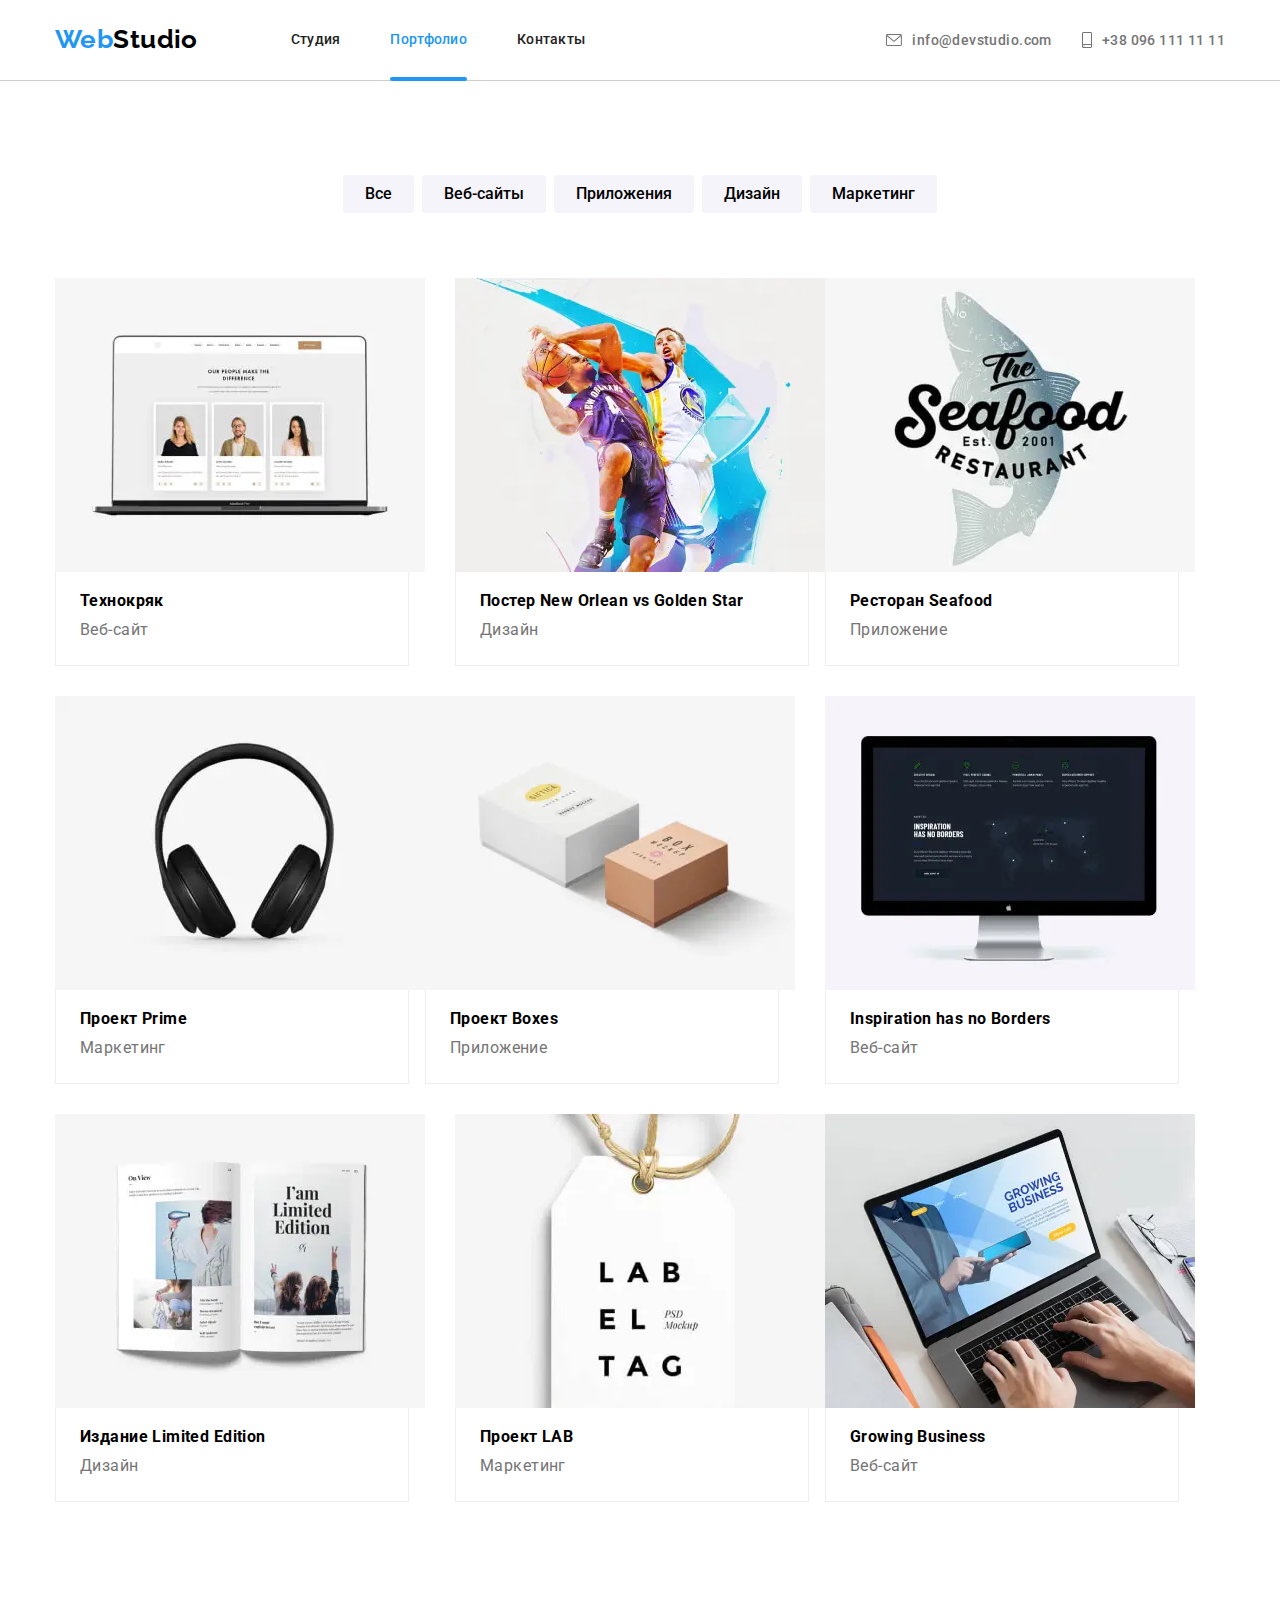
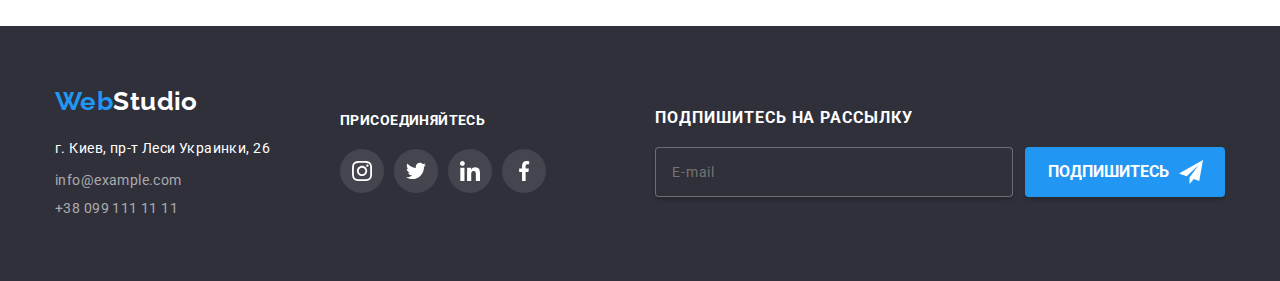
==== commit 8627619d: "add menu current" ====
--- a/portfolio.html
+++ b/portfolio.html
@@ -25,8 +25,8 @@
                 </a>
                 <ul class="header__site-nav list">
                     <li class="header__nav--item"><a href="./index.html"
-                            class="header__link header__link--current link">Студия</a></li>
-                    <li class="header__nav--item"><a href="./portfolio.html" class="header__link link">Портфолио</a></li>
+                            class="header__link link">Студия</a></li>
+                    <li class="header__nav--item"><a href="./portfolio.html" class="header__link header__link--current link">Портфолио</a></li>
                     <li class="header__nav--item"><a href="" class="header__link link">Контакты</a></li>
                 </ul>
             </nav>
@@ -64,7 +64,7 @@
                 </div>
                 <ul class="mobile-menu__nav-list list">
                     <li class="mobile-menu__nav-item"><a class="mobile-menu_nav link" href="./index.html">Студия</a></li>
-                    <li class="mobile-menu__nav-item"><a class="mobile-menu_nav link" href="./portfolio.html">Портфолио</a>
+                    <li class="mobile-menu__nav-item"><a class="mobile-menu_nav menucurrent link" href="./portfolio.html">Портфолио</a>
                     </li>
                     <li class="mobile-menu__nav-item"><a class="mobile-menu_nav link" href="">Контакты</a></li>
                 </ul>
--- a/css/main.min.css
+++ b/css/main.min.css
@@ -1,2 +1,2 @@
-:root{--primary-text-color: #757575;--title-text-color: #212121;--accent-text-color: #2196f3;--logo-web-color: #2196f3;--logo-studio-color: #000000;--white-color-text: #ffffff;--alternative-bgc: #2f303a;--secondary-bcg: #f5f4fa;--footer-contact: rgba(255, 255, 255, 0.6);--icon-color: #afb1b8;--timing-function: cubic-bezier(0.4, 0, 0.2, 1);--duration-time: 250ms}.link{text-decoration:none}body{font-family:Roboto, sans-serif;color:var(--primary-text-color);letter-spacing:0.03em;font-size:14px;padding:0}h1,h2,h3,p{margin:0}.list{list-style:none;padding:0;margin:0}img{display:block}.visually-hidden{position:absolute;width:1px;height:1px;margin:-1px;border:0px;padding:0px;white-space:nowrap;clip-path:inset(100%);clip:rect(0 0 0 0);overflow:hidden}.section{padding-top:30px;padding-bottom:30px;width:100%}@media screen and (min-width: 768px){.section{padding-top:60px;padding-bottom:60px}}@media screen and (min-width: 1200px){.section{padding-top:94px;padding-bottom:94px}}.container{margin-left:auto;margin-right:auto;padding-left:15px;padding-right:15px;width:480px}@media screen and (max-width: 767px){.container{width:480px;margin-left:auto;margin-right:auto}}@media screen and (min-width: 768px){.container{width:768px;margin:0 auto;padding-right:15px;padding-left:15px}}@media screen and (min-width: 1200px){.container{width:1200px;margin:0 auto;margin-left:auto;margin-right:auto}}.header__logo{display:flex;font-family:raleway, sans-serif;font-weight:700;font-size:24px;line-height:31px;text-decoration:none;align-items:center}@media screen and (min-width: 768px){.header__logo{font-size:24px}}@media screen and (min-width: 1200px){.header__logo{font-size:26px}}.header__logo--web{color:var(--logo-web-color)}.header__logo--studio-dark{color:var(--logo-studio-color)}.footer__logo{display:flex;font-family:raleway, sans-serif;font-weight:700;font-size:24px;line-height:31px;text-decoration:none;align-items:center;justify-content:center}@media screen and (min-width: 768px){.footer__logo{font-size:24px}}@media screen and (min-width: 1200px){.footer__logo{font-size:26px}}.footer__logo--web{color:var(--logo-web-color)}.footer__logo--studio-light{color:var(--white-color-text)}.header__site-nav{display:flex;margin-left:93px;display:none}@media screen and (min-width: 768px){.header__site-nav{display:flex}}.header__nav{display:flex;align-items:center}.header__link{color:var(--title-text-color);font-weight:500;line-height:16px;letter-spacing:0.02em;line-height:1.14;padding-bottom:32px;padding-top:32px;display:block;transition-property:color;transition-duration:var(--duration-time);transition-timing-function:var(--timing-function)}.header__nav--item:not(:last-child){margin-right:50px}.header-container{display:flex;align-items:center;flex-direction:row}.header{border-bottom:1px solid #cecece}.header__contact{display:flex;text-align:center;margin-left:auto;display:none}@media screen and (min-width: 768px){.header__contact{display:flex;flex-wrap:wrap;margin-left:60px}}@media screen and (min-width: 1200px){.header__contact{margin-left:auto;align-items:center}}.header__link:hover,.header__link:focus{color:var(--accent-text-color)}.header__link--current{color:var(--accent-text-color);position:relative}.header__link--current::after{display:inline-block;position:absolute;content:'';background-color:var(--accent-text-color);width:100%;height:4px;bottom:-1px;left:0px;border-radius:2px}.header__contact-icon-mail{margin-right:10px;fill:var(--primary-text-color);transition-property:fill;transition-duration:var(--duration-time);transition-timing-function:var(--timing-function)}.header__mail--link:hover>.header__contact-icon-mail,.header__mail--link:focus>.header__contact-icon-mail{fill:var(--accent-text-color)}.header__contact-icon-tell{margin-right:10px;fill:var(--primary-text-color);transition-property:fill;transition-duration:var(--duration-time);transition-timing-function:var(--timing-function)}.header__tell--link:hover>.header__contact-icon-tell,.header__tell--link:focus>.header__contact-icon-tell{fill:var(--accent-text-color)}.header__mail--link{display:flex;align-items:center;justify-content:center;font-weight:500;color:var(--primary-text-color);transition-property:color;transition-duration:var(--duration-time);transition-timing-function:var(--timing-function)}.header__mail--link:focus,.header__mail--link:hover{color:var(--accent-text-color)}@media screen and (min-width: 768px){.header__mail{margin-bottom:10px}}@media screen and (min-width: 1200px){.header__mail{margin-right:30px;margin-bottom:0}}.header__tell--link{display:flex;align-items:center;justify-content:center;font-weight:500;color:var(--primary-text-color);transition-property:color;transition-duration:var(--duration-time);transition-timing-function:var(--timing-function)}.header__tell--link:focus,.header__tell--link:hover{color:var(--accent-text-color)}.burger{background-color:transparent;border:none;padding:0;line-height:0;margin-left:auto;margin-top:10px;margin-bottom:10px}@media screen and (min-width: 768px){.burger{display:none}}.burger-button{line-height:0;padding:0;margin:0;height:40px;fill:#000000;transition:fill;transition-duration:var(--duration-time);transition-timing-function:var(--timing-function)}.burger:focus .burger-button,.burger:hover .burger-button{fill:var(--accent-text-color)}.mobile-menu_close{background-color:transparent;border:none;height:40px;width:40px;padding:0}.mobile-menu_nav{color:var(--title-text-color);font-weight:500;font-size:40px;line-height:1.18;transform:color;transition-duration:var(--duration-time);transition-timing-function:var(--timing-function)}.mobile-menu_nav:hover,.mobile-menu_nav:focus{color:var(--accent-text-color)}.mobile-menu_contact-tell{font-size:34px;font-weight:500;line-height:1.18;color:var(--accent-text-color)}.mobile-menu_contact-mail{font-size:24px;font-weight:500;line-height:1.18;color:var(--primary-text-color)}.mobile-menu_social-media{font-size:18px;font-weight:500;line-height:1.22;color:var(--accent-text-color);padding:10px 20px}.mobile-menu_social-list{display:flex;margin-top:64px}.mobile-menu_social-media-item:not(:last-child){border-right:1px solid rgba(33,33,33,0.2)}.mobile-menu_close-icon{height:40px;fill:#000000;transition:fill;transition-duration:var(--duration-time);transition-timing-function:var(--timing-function)}.mobile-menu_close:hover .mobile-menu_close-icon{fill:var(--accent-text-color)}.mobile-menu.is-open{transform:translateY(0%)}.mobile-menu{position:fixed;top:0;left:0;width:100vw;height:100vh;background-color:var(--white-color-text);transform:translateY(-100%);transition:transform 500ms linear;margin-left:auto;margin-right:auto;z-index:100}.mobile-menu_container{position:relative;width:480px;display:flex;flex-direction:column;height:100%;padding-bottom:48px}.close-wrapper{display:flex;flex-direction:row-reverse}.mobile-menu__nav-item:not(:last-child){margin-bottom:32px}.mobile-menu__nav-list{margin-bottom:auto}.mobile-menu__formargin{margin-top:32px}.hero{background-image:linear-gradient(rgba(47,48,58,0.4), rgba(47,48,58,0.4)),url("../images/hero-bc-mobile.jpg");text-align:center;display:flex;align-items:center;height:400px;width:480px;padding-top:118px;padding-bottom:118px;background-repeat:no-repeat;background-position:50% 50%;margin:0 auto;overflow-x:hidden}@media screen and (min-width: 768px){.hero{background-image:linear-gradient(rgba(47,48,58,0.4), rgba(47,48,58,0.4)),url("../images/hero-bc-tablet.jpg");width:768px}}@media screen and (min-width: 1200px){.hero{background-image:linear-gradient(rgba(47,48,58,0.4), rgba(47,48,58,0.4)),url("../images/hero-bc.jpg");width:1600px;height:600px}}.hero__title{color:var(--white-color-text);font-weight:900;font-size:26px;line-height:1.36;letter-spacing:0.06em;text-transform:uppercase;text-align:center;margin:0 auto;margin-bottom:30px;max-width:360px}.hero__button{background-color:var(--accent-text-color);color:var(--white-color-text);font-family:inherit;font-weight:700;letter-spacing:0.06em;font-size:16px;line-height:1.88;cursor:pointer;text-align:center;border-radius:3px;border:none;width:200px;height:50px;margin-right:auto;margin-left:auto;transition-property:background-color;transition-duration:var(--duration-time);transition-timing-function:var(--timing-function)}.hero__button:hover,.hero__button:focus{background-color:#188ce8}.section .section-title{font-weight:700;font-size:36px;line-height:1.16;color:var(--title-text-color);padding-top:0px;margin-top:0px;margin-bottom:50px}.features__title{color:var(--title-text-color);font-weight:700;line-height:1.14;margin-bottom:10px;text-transform:uppercase}.features{align-items:center}.features__list-item{width:450px;margin-left:auto;margin-right:auto}.features__list-item:not(:last-child){margin-bottom:30px}@media screen and (min-width: 768px){.features__list-item{width:354px;margin-right:30px;margin-bottom:30px}.features__list-item:nth-child(2n){margin-right:0}.features__list-item:nth-child(n+2){margin-bottom:0}}@media screen and (min-width: 1200px){.features__list-item{width:270px}.features__list-item:not(:last-child){margin-right:30px}}@media screen and (min-width: 768px){.features__list{display:flex;flex-wrap:wrap}}@media screen and (min-width: 1200px){.features__list{margin-right:auto;margin-left:auto}}.features__description{font-weight:400;line-height:1.7;margin-top:0px;margin-bottom:0px}.features__icon-div{background-color:var(--secondary-bcg);border-radius:4px;margin-bottom:30px;display:flex;height:120px;justify-content:center;align-items:center}@media screen and (min-width: 1200px){.section.features{padding-bottom:0}}@media screen and (max-width: 1199px){.business{display:none}}.business__description{display:flex;text-transform:uppercase;color:var(--white-color-text);background-color:rgba(47,48,58,0.8);width:100%;height:70px;position:absolute;bottom:0px;justify-content:center;align-items:center;font-weight:700}.business__list{display:flex}.business__img-cover{position:relative}.business__title{display:flex;justify-content:center}.business__item{margin-right:30px;width:370px}.business__item:nth-child(3n){margin-right:0px}.our-team{background-color:var(--secondary-bcg)}.our-team__section-title{display:flex;margin-bottom:50px;justify-content:center}.our-team__team-name{color:var(--title-text-color);font-size:16px;line-height:1.19;font-weight:500;margin-bottom:10px}.our-team__position{font-size:16px;font-weight:400;line-height:1.19;margin:0px}.our-team__worker-box{background-color:var(--white-color-text);width:450px;text-align:center;border-radius:1px;box-shadow:0px 2px 1px rgba(0,0,0,0.2),0px 1px 1px rgba(0,0,0,0.14),0px 1px 3px rgba(0,0,0,0.12)}@media screen and (min-width: 768px){.our-team__worker-box{margin-bottom:30px;margin-right:30px;width:354px}.our-team__worker-box:last-child{margin-bottom:0;margin-right:0}.our-team__worker-box:nth-child(3){margin-bottom:0}.our-team__worker-box:nth-child(2n){margin-right:0}}@media screen and (min-width: 1200px){.our-team__worker-box{margin-bottom:0px;width:270px;margin-top:0;align-items:center}.our-team__worker-box:not(:last-child){margin-right:30px}}.our-team__worker-description{padding:30px 122px 24px 122px;display:flex;flex-direction:column}@media screen and (min-width: 768px){.our-team__worker-description{padding:30px 74px 24px 74px}}@media screen and (min-width: 1200px){.our-team__worker-description{padding:30px 32px}}.our-team__social-icon{fill:var(--icon-color);transition-duration:var(--duration-time);transition-timing-function:var(--timing-function)}.our-team__social-media-link:hover>.our-team__social-icon,.our-team__social-media-link:focus>.our-team__social-icon{fill:var(--white-color-text)}.our-team__social-media-list{display:flex;margin-top:16px;justify-content:space-between}.our-team__social-media-link{display:flex;width:44px;height:44px;border-radius:50%;justify-content:center;align-items:center;transition-property:background-color, color;transition-duration:var(--duration-time);transition-timing-function:var(--timing-function)}.our-team__social-media-link:hover,.our-team__social-media-link:focus{background-color:var(--accent-text-color)}.our-team__list{display:flex;flex-direction:column;flex-wrap:nowrap;align-items:center}@media screen and (min-width: 768px){.our-team__list{display:flex;flex-wrap:wrap;flex-direction:row}}@media screen and (min-width: 1200px){.our-team__list{flex-direction:row}}.clients__list{display:flex;flex-wrap:wrap;justify-content:center}.clients__section-title{display:flex;justify-content:center}@media screen and (max-width: 767px){.clients__item{margin-right:30px;margin-bottom:30px}.clients__item:last-child{margin-right:0;margin-bottom:0}.clients__item:nth-child(2n){margin-right:0}.clients__item:nth-last-child(2-n){margin-bottom:0}}@media screen and (min-width: 768px){.clients__item{margin-right:30px}.clients__item:nth-child(3n){margin-right:0}.clients__item:nth-child(2){margin-bottom:30px}}@media screen and (min-width: 1200px){.clients__item{height:92px}.clients__item:not(:last-child){margin-right:30px}}.clients__icon{fill:var(--icon-color);transition-property:fill;transition-duration:var(--duration-time);transition-timing-function:var(--timing-function)}.clients__link:hover>.clients__icon,.clients__link:focus>.clients__icon{fill:var(--accent-text-color)}.clients__link{display:flex;width:210px;height:92px;border:1px solid var(--icon-color);justify-content:center;align-items:center;border-radius:4px;transition-property:border;transition-duration:var(--duration-time);transition-timing-function:var(--timing-function)}.clients__link:hover,.clients__link:focus{border:1px solid var(--accent-text-color);border-radius:4px;box-sizing:border-box}@media screen and (min-width: 768px){.clients__link{width:226px}}@media screen and (min-width: 1200px){.clients__link{width:170px}}.flex-footer{display:flex;flex-direction:column;align-items:center}@media screen and (min-width: 768px){.flex-footer{flex-direction:row;flex-wrap:wrap;justify-content:space-between;align-items:flex-start}}@media screen and (min-width: 1200px){.flex-footer{flex-wrap:nowrap;align-items:center}}.footer{background-color:var(--alternative-bgc);padding-top:60px;padding-bottom:60px}@media screen and (min-width: 1200px){.footer-nav{display:flex;flex-direction:column;align-items:flex-start}}.footer__logo{display:flex;font-family:raleway, sans-serif;font-weight:700;font-size:26px;line-height:31px;text-decoration:none;align-items:center}.footer__logo--web{color:var(--logo-web-color)}.footer__logo--studio-light{color:var(--white-color-text)}.contact-footer{margin-top:20px;text-align:center}@media screen and (min-width: 1200px){.contact-footer{text-align:left}}.contact-footer .mail,.contact-footer .tell{font-weight:400;color:var(--primary-text-color);line-height:1.7}.contact-footer .mail{color:var(--footer-contact);transition-property:color;transition-duration:var(--duration-time);transition-timing-function:var(--timing-function)}.contact-footer .mail:hover,.contact-footer .mail:focus{color:var(--accent-text-color)}.mail-list{margin-bottom:4px}.adress-list{margin-bottom:9px}.contact-footer .tell{color:var(--footer-contact);transition-property:color;transition-duration:var(--duration-time);transition-timing-function:var(--timing-function)}.contact-footer .tell:hover,.contact-footer .tell:focus{color:var(--accent-text-color)}.footer-adress{margin-bottom:9px}.adress{color:var(--white-color-text);font-style:normal;line-height:1.7;font-weight:400}.join{text-align:center;margin-top:60px}@media screen and (min-width: 768px){.join{margin-top:0}}@media screen and (min-width: 1200px){.join{text-align:left;margin-left:70px}}.join-list{display:flex;margin-top:20px}.join-item:not(:last-child){margin-right:10px}.join-link{display:flex;width:44px;height:44px;border-radius:50%;background-color:rgba(255,255,255,0.1);align-items:center;justify-content:center;transition-property:background-color;transition-duration:var(--duration-time);transition-timing-function:var(--timing-function)}.join-link:hover,.join-link:focus{background-color:var(--accent-text-color)}.join-title{color:var(--white-color-text);text-transform:uppercase;font-weight:700;font-size:14px;line-height:1.14;letter-spacing:0.03em}.social-icon-footer{fill:var(--white-color-text)}.button-form{background-color:var(--accent-text-color);border-radius:4px;width:200px;height:50px;border:none;text-align:center;box-shadow:0px 4px 4px 0px rgba(0,0,0,0.15);display:flex;align-items:center;justify-content:center;cursor:pointer;margin-top:20px;transition-property:background-color;transition-duration:var(--duration-time);transition-timing-function:var(--timing-function)}.button-form:focus,.button-form:hover{background-color:#188ce8}@media screen and (min-width: 1200px){.button-form{margin-top:0;margin-left:12px}}.form-subscribe{text-align:center;margin-top:60px}@media screen and (min-width: 768px){.form-subscribe{margin-left:auto;margin-right:auto}}@media screen and (min-width: 1200px){.form-subscribe{margin-right:0;margin-top:0;justify-content:left;text-align:left}}.form-use{display:flex;flex-direction:column;justify-content:center;align-items:center}@media screen and (min-width: 1200px){.form-use{flex-direction:row;align-items:center}}.form-button-text{font-size:16px;font-weight:700;font-family:roboto, sans-serif;text-transform:uppercase;color:var(--white-color-text)}.footer-form-title{text-transform:uppercase;color:var(--white-color-text);font-weight:700;margin-bottom:20px;font-weight:700;font-size:16px;letter-spacing:0.06em}.footer-form{border:1px solid rgba(255,255,255,0.3);box-shadow:0px 4px 4px 0px rgba(0,0,0,0.15);border-radius:4px;height:50px;width:450px;background-color:var(--alternative-bgc);padding-left:16px;color:var(--white-color-text);letter-spacing:0.06em}@media screen and (min-width: 1200px){.footer-form{width:358px}}.icon-subscribe{margin-left:10px}.examples-list{display:flex;flex-wrap:wrap}.filter .button{background-color:var(--secondary-bcg);color:var(--logo-studio-color);font-size:16px;font-weight:500;line-height:1.62;text-align:center;font-family:inherit;cursor:pointer;padding:6px 22px;border-radius:3px;border-style:none;transition-property:background-color, color, box-shadow;transition-duration:var(--duration-time);transition-timing-function:var(--timing-function)}.filter .button:hover,.filter .button:focus{color:var(--white-color-text);background-color:var(--accent-text-color);box-shadow:0px 2px 2px 0px rgba(0,0,0,0.12),0px 1px 2px 0px rgba(0,0,0,0.08),0px 3px 1px 0px rgba(0,0,0,0.1)}.examples .title-examples{color:#000000;font-size:18px;line-height:2;font-weight:700;margin:0px;margin-bottom:4px}.examples-item .description{font-size:16px;line-height:1.88;font-weight:400;color:var(--primary-text-color);margin-top:0px}.examples-item:not(:last-child){margin-bottom:30px}@media screen and (min-width: 768px){.examples-item{margin-right:30px}.examples-item:nth-child(2n){margin-right:0}}@media screen and (min-width: 768px) and (min-width: 1200px){.examples-item{margin-right:30px}.examples-item:nth-last-child(n+4){margin-bottom:30px}.examples-item:nth-child(3n){margin-right:0px}}.item-description{width:322px;border-right:1px solid #eeeeee;border-left:1px solid #eeeeee;border-bottom:1px solid #eeeeee;border-top:0px;padding-top:20px;padding-bottom:20px;width:450px;padding-left:24px;padding-right:24px;overflow:hidden}@media screen and (min-width: 768px){.item-description{width:354px}}.item-description .title{margin-bottom:4px;color:var(--logo-studio-color)}.anim-link{display:block;transition-property:box-shadow;transition-duration:var(--duration-time);transition-timing-function:var(--timing-function)}.anim-link:hover,.anim-link:focus{box-shadow:0px 2px 2px 0px rgba(0,0,0,0.12),0px 1px 2px 0px rgba(0,0,0,0.08),0px 3px 1px 0px rgba(0,0,0,0.1)}.filter{display:flex;margin-bottom:50px;flex-wrap:wrap}@media screen and (min-width: 768px){.filter{justify-content:center}}.button-list{margin-right:8px}.button-list:last-child{margin-right:0}.button-list:nth-child(n-2){margin-bottom:15px}.examples-img-cover{position:relative;overflow:hidden}.anim-description{position:absolute;height:100%;width:100%;background-color:rgba(33,150,243,0.9);overflow:hidden;top:0;left:0;transform:translateY(100%);transition:var(--duration-time) var(--timing-function)}.anim-link:hover .anim-description,.anim-link:focus .anim-description{transform:translateY(0)}.anim-description-text{position:absolute;top:50%;left:50%;transform:translate(-50%, -50%);height:168px;width:322px;color:var(--white-color-text);font-size:18px;line-height:1.55;box-shadow:none}.backdrop{position:fixed;width:100%;height:100%;top:0;left:0;background-color:rgba(0,0,0,0.1);opacity:1;transition:opacity var(--duration-time) var(--timing-function)}.backdrop.is-hidden{opacity:0;pointer-events:none;visibility:hidden;transition-duration:var(--duration-time);transition-timing-function:var(--timing-function)}.backdrop.is-hidden .modal{transform:translate(-50%, -50%) scale(0.8)}.modal{position:absolute;top:50%;left:50%;transform:translate(-50%, -50%) scale(1);transition-duration:var(--duration-time);transition-timing-function:var(--timing-function);width:96%;padding:40px;background-color:var(--white-color-text)}@media screen and (min-width: 768px){.modal{width:460px}}@media screen and (min-width: 1200px){.modal{width:528px}}.modal-button{position:absolute;right:8px;top:8px}.modal-button .button{display:flex;align-items:center;justify-content:center;height:30px;width:30px;border-radius:50px;border:1px solid rgba(0,0,0,0.1);background-color:var(--white-color-text);cursor:pointer}.icon-close{fill:#000;transition-property:fill;transition-duration:var(--duration-time);transition-timing-function:var(--timing-function)}.modal-button .button:hover>.icon-close,.modal-button .button:focus>.icon-close{fill:var(--accent-text-color)}.modal-form{display:flex;flex-direction:column}.modal-form-title{color:#212121;font-size:20px;font-weight:700;letter-spacing:0.03em;text-align:center;margin-bottom:12px}.modal-form-input{width:100%;height:40px;border:1px solid rgba(33,33,33,0.2);border-radius:4px;padding-left:42px;margin-top:4px;outline:none;transition-property:border;transition-duration:var(--duration-time);transition-timing-function:var(--timing-function)}.modal-form-input:focus{border:1px solid var(--accent-text-color)}.icon-modal-form{position:absolute;bottom:9px;left:5px;transform:translateX(50%) translateY(50%);transition-property:fill;transition-duration:var(--duration-time);transition-timing-function:var(--timing-function)}.modal-form-input:focus+.icon-modal-form{fill:var(--accent-text-color)}.modal-form-label{margin-bottom:12px}.modal-input-wrapper{position:relative}.modal-input-message{width:100%;height:138px;border-radius:4px;border:1px solid rgba(33,33,33,0.2);margin-top:4px;margin-bottom:20px;padding:12px 16px;outline:none;resize:none;transition-property:border;transition-duration:var(--duration-time);transition-timing-function:var(--timing-function)}.modal-input-message:focus{border:1px solid var(--accent-text-color)}.modal-form-checkbox-label::before{display:block;content:'';width:15px;height:16px;border:2px solid var(--title-text-color);border-radius:1px;cursor:pointer;margin-right:7px}.modal-form-checkbox:checked+.modal-form-checkbox-label::before{background-image:url("../images/icon-check.svg");border:none}.modal-form-checkbox:focus+.modal-form-checkbox-label::before{outline:2px solid var(--accent-text-color)}.modal-form-checkbox-label{display:flex;justify-content:center;align-items:center;font-size:12px}@media screen and (min-width: 1200px){.modal-form-checkbox-label{font-size:14px}}.modal-input-button{margin-top:30px;background-color:var(--accent-text-color);color:white;text-align:center;font-weight:700;font-size:16px;letter-spacing:0.06em;width:200px;height:50px;border-radius:4px;border:none;margin-right:auto;margin-left:auto;cursor:pointer;transition-property:background-color;transition-duration:var(--duration-time);transition-timing-function:var(--timing-function)}.modal-input-button:focus,.modal-input-button:hover{background-color:#188ce8}.modal-checkbox-link{color:var(--accent-text-color)}
+:root{--primary-text-color: #757575;--title-text-color: #212121;--accent-text-color: #2196f3;--logo-web-color: #2196f3;--logo-studio-color: #000000;--white-color-text: #ffffff;--alternative-bgc: #2f303a;--secondary-bcg: #f5f4fa;--footer-contact: rgba(255, 255, 255, 0.6);--icon-color: #afb1b8;--timing-function: cubic-bezier(0.4, 0, 0.2, 1);--duration-time: 250ms}.link{text-decoration:none}body{font-family:Roboto, sans-serif;color:var(--primary-text-color);letter-spacing:0.03em;font-size:14px;padding:0}h1,h2,h3,p{margin:0}.list{list-style:none;padding:0;margin:0}img{display:block}.visually-hidden{position:absolute;width:1px;height:1px;margin:-1px;border:0px;padding:0px;white-space:nowrap;clip-path:inset(100%);clip:rect(0 0 0 0);overflow:hidden}.section{padding-top:30px;padding-bottom:30px;width:100%}@media screen and (min-width: 768px){.section{padding-top:60px;padding-bottom:60px}}@media screen and (min-width: 1200px){.section{padding-top:94px;padding-bottom:94px}}.container{margin-left:auto;margin-right:auto;padding-left:15px;padding-right:15px;width:480px}@media screen and (max-width: 767px){.container{width:480px;margin-left:auto;margin-right:auto}}@media screen and (min-width: 768px){.container{width:768px;margin:0 auto;padding-right:15px;padding-left:15px}}@media screen and (min-width: 1200px){.container{width:1200px;margin:0 auto;margin-left:auto;margin-right:auto}}.header__logo{display:flex;font-family:raleway, sans-serif;font-weight:700;font-size:24px;line-height:31px;text-decoration:none;align-items:center}@media screen and (min-width: 768px){.header__logo{font-size:24px}}@media screen and (min-width: 1200px){.header__logo{font-size:26px}}.header__logo--web{color:var(--logo-web-color)}.header__logo--studio-dark{color:var(--logo-studio-color)}.footer__logo{display:flex;font-family:raleway, sans-serif;font-weight:700;font-size:24px;line-height:31px;text-decoration:none;align-items:center;justify-content:center}@media screen and (min-width: 768px){.footer__logo{font-size:24px}}@media screen and (min-width: 1200px){.footer__logo{font-size:26px}}.footer__logo--web{color:var(--logo-web-color)}.footer__logo--studio-light{color:var(--white-color-text)}.header__site-nav{display:flex;margin-left:93px;display:none}@media screen and (min-width: 768px){.header__site-nav{display:flex}}.header__nav{display:flex;align-items:center}.header__link{color:var(--title-text-color);font-weight:500;line-height:16px;letter-spacing:0.02em;line-height:1.14;padding-bottom:32px;padding-top:32px;display:block;transition-property:color;transition-duration:var(--duration-time);transition-timing-function:var(--timing-function)}.header__nav--item:not(:last-child){margin-right:50px}.header-container{display:flex;align-items:center;flex-direction:row}.header{border-bottom:1px solid #cecece}.header__contact{display:flex;text-align:center;margin-left:auto;display:none}@media screen and (min-width: 768px){.header__contact{display:flex;flex-wrap:wrap;margin-left:60px}}@media screen and (min-width: 1200px){.header__contact{margin-left:auto;align-items:center}}.header__link:hover,.header__link:focus{color:var(--accent-text-color)}.header__link--current{color:var(--accent-text-color);position:relative}.header__link--current::after{display:inline-block;position:absolute;content:'';background-color:var(--accent-text-color);width:100%;height:4px;bottom:-1px;left:0px;border-radius:2px}.header__contact-icon-mail{margin-right:10px;fill:var(--primary-text-color);transition-property:fill;transition-duration:var(--duration-time);transition-timing-function:var(--timing-function)}.header__mail--link:hover>.header__contact-icon-mail,.header__mail--link:focus>.header__contact-icon-mail{fill:var(--accent-text-color)}.header__contact-icon-tell{margin-right:10px;fill:var(--primary-text-color);transition-property:fill;transition-duration:var(--duration-time);transition-timing-function:var(--timing-function)}.header__tell--link:hover>.header__contact-icon-tell,.header__tell--link:focus>.header__contact-icon-tell{fill:var(--accent-text-color)}.header__mail--link{display:flex;align-items:center;justify-content:center;font-weight:500;color:var(--primary-text-color);transition-property:color;transition-duration:var(--duration-time);transition-timing-function:var(--timing-function)}.header__mail--link:focus,.header__mail--link:hover{color:var(--accent-text-color)}@media screen and (min-width: 768px){.header__mail{margin-bottom:10px}}@media screen and (min-width: 1200px){.header__mail{margin-right:30px;margin-bottom:0}}.header__tell--link{display:flex;align-items:center;justify-content:center;font-weight:500;color:var(--primary-text-color);transition-property:color;transition-duration:var(--duration-time);transition-timing-function:var(--timing-function)}.header__tell--link:focus,.header__tell--link:hover{color:var(--accent-text-color)}.burger{background-color:transparent;border:none;padding:0;line-height:0;margin-left:auto;margin-top:10px;margin-bottom:10px}@media screen and (min-width: 768px){.burger{display:none}}.burger-button{line-height:0;padding:0;margin:0;height:40px;fill:#000000;transition:fill;transition-duration:var(--duration-time);transition-timing-function:var(--timing-function)}.burger:focus .burger-button,.burger:hover .burger-button{fill:var(--accent-text-color)}.mobile-menu_close{background-color:transparent;border:none;height:40px;width:40px;padding:0}.mobile-menu_nav{color:var(--title-text-color);font-weight:500;font-size:40px;line-height:1.18;transform:color;transition-duration:var(--duration-time);transition-timing-function:var(--timing-function)}.mobile-menu_nav:hover,.mobile-menu_nav:focus{color:var(--accent-text-color)}.mobile-menu_contact-tell{font-size:34px;font-weight:500;line-height:1.18;color:var(--accent-text-color)}.mobile-menu_contact-mail{font-size:24px;font-weight:500;line-height:1.18;color:var(--primary-text-color)}.mobile-menu_social-media{font-size:18px;font-weight:500;line-height:1.22;color:var(--accent-text-color);padding:10px 20px}.mobile-menu_social-list{display:flex;margin-top:64px}.mobile-menu_social-media-item:not(:last-child){border-right:1px solid rgba(33,33,33,0.2)}.mobile-menu_close-icon{height:40px;fill:#000000;transition:fill;transition-duration:var(--duration-time);transition-timing-function:var(--timing-function)}.mobile-menu_close:hover .mobile-menu_close-icon{fill:var(--accent-text-color)}.mobile-menu.is-open{transform:translateY(0%)}.mobile-menu{position:fixed;top:0;left:0;width:100vw;height:100vh;background-color:var(--white-color-text);transform:translateY(-100%);transition:transform 500ms linear;margin-left:auto;margin-right:auto;z-index:100}.mobile-menu_container{position:relative;width:480px;display:flex;flex-direction:column;height:100%;padding-bottom:48px}.close-wrapper{display:flex;flex-direction:row-reverse}.mobile-menu__nav-item:not(:last-child){margin-bottom:32px}.mobile-menu__nav-list{margin-bottom:auto}.mobile-menu__formargin{margin-top:32px}.menucurrent{color:var(--accent-text-color)}.hero{background-image:linear-gradient(rgba(47,48,58,0.4), rgba(47,48,58,0.4)),url("../images/hero-bc-mobile.jpg");text-align:center;display:flex;align-items:center;height:400px;width:480px;padding-top:118px;padding-bottom:118px;background-repeat:no-repeat;background-position:50% 50%;margin:0 auto;overflow-x:hidden}@media screen and (min-width: 768px){.hero{background-image:linear-gradient(rgba(47,48,58,0.4), rgba(47,48,58,0.4)),url("../images/hero-bc-tablet.jpg");width:768px}}@media screen and (min-width: 1200px){.hero{background-image:linear-gradient(rgba(47,48,58,0.4), rgba(47,48,58,0.4)),url("../images/hero-bc.jpg");width:1600px;height:600px}}.hero__title{color:var(--white-color-text);font-weight:900;font-size:26px;line-height:1.36;letter-spacing:0.06em;text-transform:uppercase;text-align:center;margin:0 auto;margin-bottom:30px;max-width:360px}.hero__button{background-color:var(--accent-text-color);color:var(--white-color-text);font-family:inherit;font-weight:700;letter-spacing:0.06em;font-size:16px;line-height:1.88;cursor:pointer;text-align:center;border-radius:3px;border:none;width:200px;height:50px;margin-right:auto;margin-left:auto;transition-property:background-color;transition-duration:var(--duration-time);transition-timing-function:var(--timing-function)}.hero__button:hover,.hero__button:focus{background-color:#188ce8}.section .section-title{font-weight:700;font-size:36px;line-height:1.16;color:var(--title-text-color);padding-top:0px;margin-top:0px;margin-bottom:50px}.features__title{color:var(--title-text-color);font-weight:700;line-height:1.14;margin-bottom:10px;text-transform:uppercase}.features{align-items:center}.features__list-item{width:450px;margin-left:auto;margin-right:auto}.features__list-item:not(:last-child){margin-bottom:30px}@media screen and (min-width: 768px){.features__list-item{width:354px;margin-right:30px;margin-bottom:30px}.features__list-item:nth-child(2n){margin-right:0}.features__list-item:nth-child(n+2){margin-bottom:0}}@media screen and (min-width: 1200px){.features__list-item{width:270px}.features__list-item:not(:last-child){margin-right:30px}}@media screen and (min-width: 768px){.features__list{display:flex;flex-wrap:wrap}}@media screen and (min-width: 1200px){.features__list{margin-right:auto;margin-left:auto}}.features__description{font-weight:400;line-height:1.7;margin-top:0px;margin-bottom:0px}.features__icon-div{background-color:var(--secondary-bcg);border-radius:4px;margin-bottom:30px;display:flex;height:120px;justify-content:center;align-items:center}@media screen and (min-width: 1200px){.section.features{padding-bottom:0}}@media screen and (max-width: 1199px){.business{display:none}}.business__description{display:flex;text-transform:uppercase;color:var(--white-color-text);background-color:rgba(47,48,58,0.8);width:100%;height:70px;position:absolute;bottom:0px;justify-content:center;align-items:center;font-weight:700}.business__list{display:flex}.business__img-cover{position:relative}.business__title{display:flex;justify-content:center}.business__item{margin-right:30px;width:370px}.business__item:nth-child(3n){margin-right:0px}.our-team{background-color:var(--secondary-bcg)}.our-team__section-title{display:flex;margin-bottom:50px;justify-content:center}.our-team__team-name{color:var(--title-text-color);font-size:16px;line-height:1.19;font-weight:500;margin-bottom:10px}.our-team__position{font-size:16px;font-weight:400;line-height:1.19;margin:0px}.our-team__worker-box{background-color:var(--white-color-text);width:450px;text-align:center;border-radius:1px;box-shadow:0px 2px 1px rgba(0,0,0,0.2),0px 1px 1px rgba(0,0,0,0.14),0px 1px 3px rgba(0,0,0,0.12)}@media screen and (min-width: 768px){.our-team__worker-box{margin-bottom:30px;margin-right:30px;width:354px}.our-team__worker-box:last-child{margin-bottom:0;margin-right:0}.our-team__worker-box:nth-child(3){margin-bottom:0}.our-team__worker-box:nth-child(2n){margin-right:0}}@media screen and (min-width: 1200px){.our-team__worker-box{margin-bottom:0px;width:270px;margin-top:0;align-items:center}.our-team__worker-box:not(:last-child){margin-right:30px}}.our-team__worker-description{padding:30px 122px 24px 122px;display:flex;flex-direction:column}@media screen and (min-width: 768px){.our-team__worker-description{padding:30px 74px 24px 74px}}@media screen and (min-width: 1200px){.our-team__worker-description{padding:30px 32px}}.our-team__social-icon{fill:var(--icon-color);transition-duration:var(--duration-time);transition-timing-function:var(--timing-function)}.our-team__social-media-link:hover>.our-team__social-icon,.our-team__social-media-link:focus>.our-team__social-icon{fill:var(--white-color-text)}.our-team__social-media-list{display:flex;margin-top:16px;justify-content:space-between}.our-team__social-media-link{display:flex;width:44px;height:44px;border-radius:50%;justify-content:center;align-items:center;transition-property:background-color, color;transition-duration:var(--duration-time);transition-timing-function:var(--timing-function)}.our-team__social-media-link:hover,.our-team__social-media-link:focus{background-color:var(--accent-text-color)}.our-team__list{display:flex;flex-direction:column;flex-wrap:nowrap;align-items:center}@media screen and (min-width: 768px){.our-team__list{display:flex;flex-wrap:wrap;flex-direction:row}}@media screen and (min-width: 1200px){.our-team__list{flex-direction:row}}.clients__list{display:flex;flex-wrap:wrap;justify-content:center}.clients__section-title{display:flex;justify-content:center}@media screen and (max-width: 767px){.clients__item{margin-right:30px;margin-bottom:30px}.clients__item:last-child{margin-right:0;margin-bottom:0}.clients__item:nth-child(2n){margin-right:0}.clients__item:nth-last-child(2-n){margin-bottom:0}}@media screen and (min-width: 768px){.clients__item{margin-right:30px}.clients__item:nth-child(3n){margin-right:0}.clients__item:nth-child(2){margin-bottom:30px}}@media screen and (min-width: 1200px){.clients__item{height:92px}.clients__item:not(:last-child){margin-right:30px}}.clients__icon{fill:var(--icon-color);transition-property:fill;transition-duration:var(--duration-time);transition-timing-function:var(--timing-function)}.clients__link:hover>.clients__icon,.clients__link:focus>.clients__icon{fill:var(--accent-text-color)}.clients__link{display:flex;width:210px;height:92px;border:1px solid var(--icon-color);justify-content:center;align-items:center;border-radius:4px;transition-property:border;transition-duration:var(--duration-time);transition-timing-function:var(--timing-function)}.clients__link:hover,.clients__link:focus{border:1px solid var(--accent-text-color);border-radius:4px;box-sizing:border-box}@media screen and (min-width: 768px){.clients__link{width:226px}}@media screen and (min-width: 1200px){.clients__link{width:170px}}.flex-footer{display:flex;flex-direction:column;align-items:center}@media screen and (min-width: 768px){.flex-footer{flex-direction:row;flex-wrap:wrap;justify-content:space-between;align-items:flex-start}}@media screen and (min-width: 1200px){.flex-footer{flex-wrap:nowrap;align-items:center}}.footer{background-color:var(--alternative-bgc);padding-top:60px;padding-bottom:60px}@media screen and (min-width: 1200px){.footer-nav{display:flex;flex-direction:column;align-items:flex-start}}.footer__logo{display:flex;font-family:raleway, sans-serif;font-weight:700;font-size:26px;line-height:31px;text-decoration:none;align-items:center}.footer__logo--web{color:var(--logo-web-color)}.footer__logo--studio-light{color:var(--white-color-text)}.contact-footer{margin-top:20px;text-align:center}@media screen and (min-width: 1200px){.contact-footer{text-align:left}}.contact-footer .mail,.contact-footer .tell{font-weight:400;color:var(--primary-text-color);line-height:1.7}.contact-footer .mail{color:var(--footer-contact);transition-property:color;transition-duration:var(--duration-time);transition-timing-function:var(--timing-function)}.contact-footer .mail:hover,.contact-footer .mail:focus{color:var(--accent-text-color)}.mail-list{margin-bottom:4px}.adress-list{margin-bottom:9px}.contact-footer .tell{color:var(--footer-contact);transition-property:color;transition-duration:var(--duration-time);transition-timing-function:var(--timing-function)}.contact-footer .tell:hover,.contact-footer .tell:focus{color:var(--accent-text-color)}.footer-adress{margin-bottom:9px}.adress{color:var(--white-color-text);font-style:normal;line-height:1.7;font-weight:400}.join{text-align:center;margin-top:60px}@media screen and (min-width: 768px){.join{margin-top:0}}@media screen and (min-width: 1200px){.join{text-align:left;margin-left:70px}}.join-list{display:flex;margin-top:20px}.join-item:not(:last-child){margin-right:10px}.join-link{display:flex;width:44px;height:44px;border-radius:50%;background-color:rgba(255,255,255,0.1);align-items:center;justify-content:center;transition-property:background-color;transition-duration:var(--duration-time);transition-timing-function:var(--timing-function)}.join-link:hover,.join-link:focus{background-color:var(--accent-text-color)}.join-title{color:var(--white-color-text);text-transform:uppercase;font-weight:700;font-size:14px;line-height:1.14;letter-spacing:0.03em}.social-icon-footer{fill:var(--white-color-text)}.button-form{background-color:var(--accent-text-color);border-radius:4px;width:200px;height:50px;border:none;text-align:center;box-shadow:0px 4px 4px 0px rgba(0,0,0,0.15);display:flex;align-items:center;justify-content:center;cursor:pointer;margin-top:20px;transition-property:background-color;transition-duration:var(--duration-time);transition-timing-function:var(--timing-function)}.button-form:focus,.button-form:hover{background-color:#188ce8}@media screen and (min-width: 1200px){.button-form{margin-top:0;margin-left:12px}}.form-subscribe{text-align:center;margin-top:60px}@media screen and (min-width: 768px){.form-subscribe{margin-left:auto;margin-right:auto}}@media screen and (min-width: 1200px){.form-subscribe{margin-right:0;margin-top:0;justify-content:left;text-align:left}}.form-use{display:flex;flex-direction:column;justify-content:center;align-items:center}@media screen and (min-width: 1200px){.form-use{flex-direction:row;align-items:center}}.form-button-text{font-size:16px;font-weight:700;font-family:roboto, sans-serif;text-transform:uppercase;color:var(--white-color-text)}.footer-form-title{text-transform:uppercase;color:var(--white-color-text);font-weight:700;margin-bottom:20px;font-weight:700;font-size:16px;letter-spacing:0.06em}.footer-form{border:1px solid rgba(255,255,255,0.3);box-shadow:0px 4px 4px 0px rgba(0,0,0,0.15);border-radius:4px;height:50px;width:450px;background-color:var(--alternative-bgc);padding-left:16px;color:var(--white-color-text);letter-spacing:0.06em}@media screen and (min-width: 1200px){.footer-form{width:358px}}.icon-subscribe{margin-left:10px}.examples-list{display:flex;flex-wrap:wrap}.filter .button{background-color:var(--secondary-bcg);color:var(--logo-studio-color);font-size:16px;font-weight:500;line-height:1.62;text-align:center;font-family:inherit;cursor:pointer;padding:6px 22px;border-radius:3px;border-style:none;transition-property:background-color, color, box-shadow;transition-duration:var(--duration-time);transition-timing-function:var(--timing-function)}.filter .button:hover,.filter .button:focus{color:var(--white-color-text);background-color:var(--accent-text-color);box-shadow:0px 2px 2px 0px rgba(0,0,0,0.12),0px 1px 2px 0px rgba(0,0,0,0.08),0px 3px 1px 0px rgba(0,0,0,0.1)}.examples .title-examples{color:#000000;font-size:18px;line-height:2;font-weight:700;margin:0px;margin-bottom:4px}.examples-item .description{font-size:16px;line-height:1.88;font-weight:400;color:var(--primary-text-color);margin-top:0px}.examples-item:not(:last-child){margin-bottom:30px}@media screen and (min-width: 768px){.examples-item{margin-right:30px}.examples-item:nth-child(2n){margin-right:0}}@media screen and (min-width: 768px) and (min-width: 1200px){.examples-item{margin-right:30px}.examples-item:nth-last-child(n+4){margin-bottom:30px}.examples-item:nth-child(3n){margin-right:0px}}.item-description{width:322px;border-right:1px solid #eeeeee;border-left:1px solid #eeeeee;border-bottom:1px solid #eeeeee;border-top:0px;padding-top:20px;padding-bottom:20px;width:450px;padding-left:24px;padding-right:24px;overflow:hidden}@media screen and (min-width: 768px){.item-description{width:354px}}.item-description .title{margin-bottom:4px;color:var(--logo-studio-color)}.anim-link{display:block;transition-property:box-shadow;transition-duration:var(--duration-time);transition-timing-function:var(--timing-function)}.anim-link:hover,.anim-link:focus{box-shadow:0px 2px 2px 0px rgba(0,0,0,0.12),0px 1px 2px 0px rgba(0,0,0,0.08),0px 3px 1px 0px rgba(0,0,0,0.1)}.filter{display:flex;margin-bottom:50px;flex-wrap:wrap}@media screen and (min-width: 768px){.filter{justify-content:center}}.button-list{margin-right:8px}.button-list:last-child{margin-right:0}.button-list:nth-child(n-2){margin-bottom:15px}.examples-img-cover{position:relative;overflow:hidden}.anim-description{position:absolute;height:100%;width:100%;background-color:rgba(33,150,243,0.9);overflow:hidden;top:0;left:0;transform:translateY(100%);transition:var(--duration-time) var(--timing-function)}.anim-link:hover .anim-description,.anim-link:focus .anim-description{transform:translateY(0)}.anim-description-text{position:absolute;top:50%;left:50%;transform:translate(-50%, -50%);height:168px;width:322px;color:var(--white-color-text);font-size:18px;line-height:1.55;box-shadow:none}.backdrop{position:fixed;width:100%;height:100%;top:0;left:0;background-color:rgba(0,0,0,0.1);opacity:1;transition:opacity var(--duration-time) var(--timing-function)}.backdrop.is-hidden{opacity:0;pointer-events:none;visibility:hidden;transition-duration:var(--duration-time);transition-timing-function:var(--timing-function)}.backdrop.is-hidden .modal{transform:translate(-50%, -50%) scale(0.8)}.modal{position:absolute;top:50%;left:50%;transform:translate(-50%, -50%) scale(1);transition-duration:var(--duration-time);transition-timing-function:var(--timing-function);width:96%;padding:40px;background-color:var(--white-color-text)}@media screen and (min-width: 768px){.modal{width:460px}}@media screen and (min-width: 1200px){.modal{width:528px}}.modal-button{position:absolute;right:8px;top:8px}.modal-button .button{display:flex;align-items:center;justify-content:center;height:30px;width:30px;border-radius:50px;border:1px solid rgba(0,0,0,0.1);background-color:var(--white-color-text);cursor:pointer}.icon-close{fill:#000;transition-property:fill;transition-duration:var(--duration-time);transition-timing-function:var(--timing-function)}.modal-button .button:hover>.icon-close,.modal-button .button:focus>.icon-close{fill:var(--accent-text-color)}.modal-form{display:flex;flex-direction:column}.modal-form-title{color:#212121;font-size:20px;font-weight:700;letter-spacing:0.03em;text-align:center;margin-bottom:12px}.modal-form-input{width:100%;height:40px;border:1px solid rgba(33,33,33,0.2);border-radius:4px;padding-left:42px;margin-top:4px;outline:none;transition-property:border;transition-duration:var(--duration-time);transition-timing-function:var(--timing-function)}.modal-form-input:focus{border:1px solid var(--accent-text-color)}.icon-modal-form{position:absolute;bottom:9px;left:5px;transform:translateX(50%) translateY(50%);transition-property:fill;transition-duration:var(--duration-time);transition-timing-function:var(--timing-function)}.modal-form-input:focus+.icon-modal-form{fill:var(--accent-text-color)}.modal-form-label{margin-bottom:12px}.modal-input-wrapper{position:relative}.modal-input-message{width:100%;height:138px;border-radius:4px;border:1px solid rgba(33,33,33,0.2);margin-top:4px;margin-bottom:20px;padding:12px 16px;outline:none;resize:none;transition-property:border;transition-duration:var(--duration-time);transition-timing-function:var(--timing-function)}.modal-input-message:focus{border:1px solid var(--accent-text-color)}.modal-form-checkbox-label::before{display:block;content:'';width:15px;height:16px;border:2px solid var(--title-text-color);border-radius:1px;cursor:pointer;margin-right:7px}.modal-form-checkbox:checked+.modal-form-checkbox-label::before{background-image:url("../images/icon-check.svg");border:none}.modal-form-checkbox:focus+.modal-form-checkbox-label::before{outline:2px solid var(--accent-text-color)}.modal-form-checkbox-label{display:flex;justify-content:center;align-items:center;font-size:12px}@media screen and (min-width: 1200px){.modal-form-checkbox-label{font-size:14px}}.modal-input-button{margin-top:30px;background-color:var(--accent-text-color);color:white;text-align:center;font-weight:700;font-size:16px;letter-spacing:0.06em;width:200px;height:50px;border-radius:4px;border:none;margin-right:auto;margin-left:auto;cursor:pointer;transition-property:background-color;transition-duration:var(--duration-time);transition-timing-function:var(--timing-function)}.modal-input-button:focus,.modal-input-button:hover{background-color:#188ce8}.modal-checkbox-link{color:var(--accent-text-color)}
 /*# sourceMappingURL=main.min.css.map */